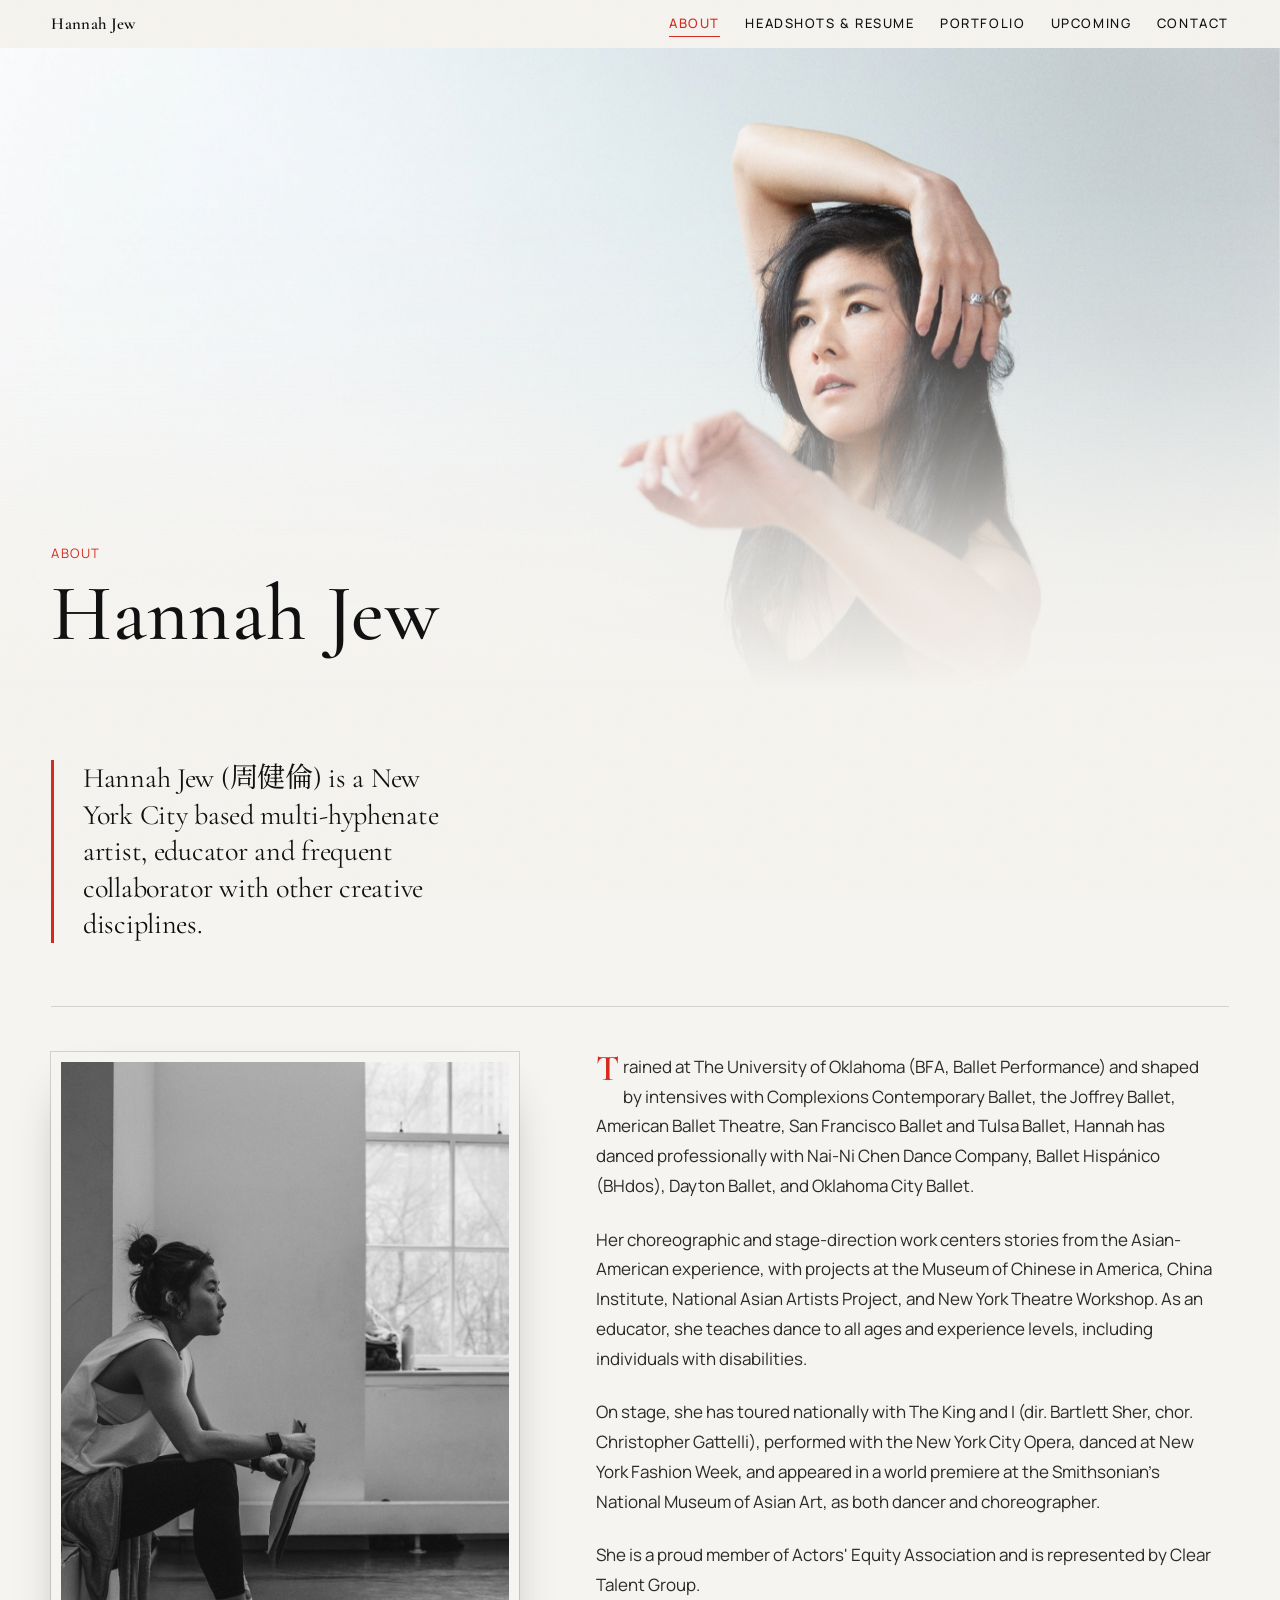
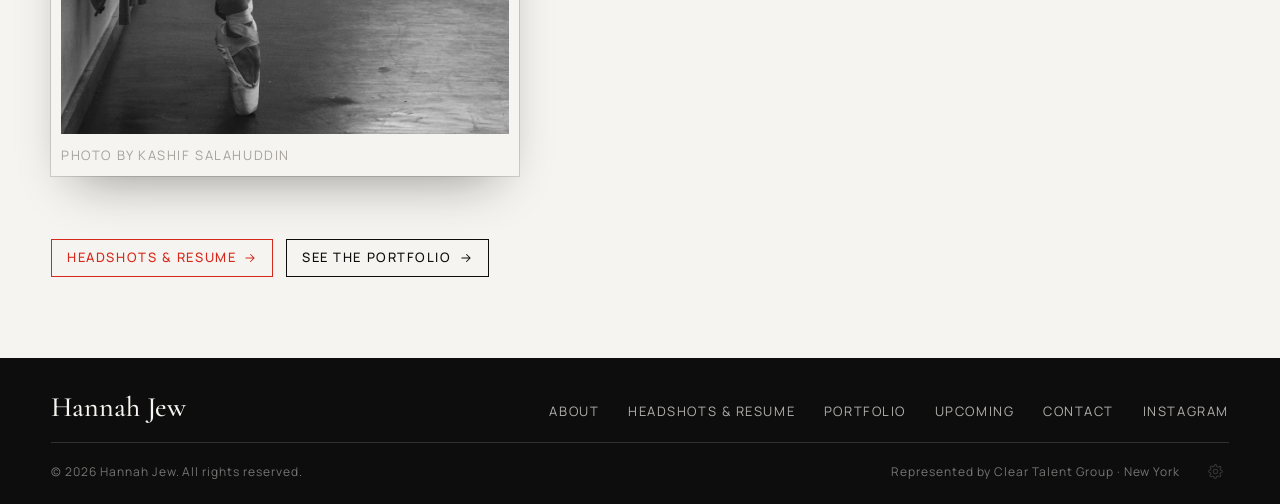
==== about.html @ 195b4dde "Studio polish: SVG icons, safer editing, multi-upload Replace editor and UI symbols with SVGs, keep " ====
<!DOCTYPE html>
<html lang="en">
<head>
  <meta charset="UTF-8" />
  <meta name="viewport" content="width=device-width, initial-scale=1.0" />
  <title>Hannah Jew</title>
  <meta name="description" content="About Hannah Jew, a NYC-based dancer, choreographer, and educator. BFA Ballet Performance, The University of Oklahoma. AEA." />
  <link rel="preconnect" href="https://fonts.googleapis.com" />
  <link rel="preconnect" href="https://fonts.gstatic.com" crossorigin />
  <link href="https://fonts.googleapis.com/css2?family=Cormorant+Garamond:ital,wght@0,400;0,500;0,600;0,700;1,400;1,500;1,600&family=Manrope:wght@400;500;600;700&family=Noto+Serif+TC:wght@500;600;700&display=swap" rel="stylesheet" />
  <link rel="stylesheet" href="assets/css/style.css?v=2026-08-30a" />
  <link rel="icon" href="favicon-32.png" type="image/png" sizes="32x32" />
  <link rel="icon" href="favicon-512.png" type="image/png" sizes="512x512" />
  <link rel="apple-touch-icon" href="apple-touch-icon.png" />
</head>
<body class="page-magazine">

  <header class="nav is-scrolled">
    <a class="nav__brand" href="index.html">
      <span>Hannah Jew</span>
    </a>
    <button class="nav__toggle" aria-label="Menu" aria-expanded="false">
      <span></span><span></span><span></span>
    </button>
    <nav class="nav__links">
      <a href="about.html" class="is-active">About</a>
      <a href="headshots.html">Headshots &amp; Resume</a>
      <a href="portfolio.html">Portfolio</a>
      <a href="upcoming.html">Upcoming</a>
      <a href="contact.html">Contact</a>
    </nav>
  </header>

  <main>
    <section class="cover">
      <div class="cover__img">
        <img data-about-cover src="assets/img/blue-dress-flow.jpg" alt="Hannah Jew mid-turn, a pale blue dress sweeping around her" fetchpriority="high" />
      </div>
      <div class="cover__head">
        <p class="kicker">About</p>
        <h1>Hannah Jew</h1>
        <p class="cover__credit" data-about-cover-credit></p>
      </div>
    </section>

    <div class="container">
      <p class="about-lead will-reveal" data-about-lead></p>

      <div class="about-feature">
        <figure class="about-portrait will-reveal">
          <img data-about-img src="assets/img/green-leotard.jpg" alt="Hannah Jew in a green leotard" loading="lazy" />
          <figcaption>
            <span data-about-caption></span>
            <span class="credit" data-about-credit></span>
          </figcaption>
        </figure>
        <div class="about-body will-reveal" data-about-copy>
          <!-- paragraphs come from site.json -->
        </div>
      </div>

      <div class="about-cta will-reveal">
        <a class="btn btn--red" href="headshots.html">Headshots &amp; resume <svg class="i" viewBox="0 0 24 24" width="14" height="14" aria-hidden="true" fill="none" stroke="currentColor" stroke-width="1.8" stroke-linecap="round" stroke-linejoin="round"><path d="M5 12h14M13 6l6 6-6 6"/></svg></a>
        <a class="btn" href="portfolio.html">See the portfolio <svg class="i" viewBox="0 0 24 24" width="14" height="14" aria-hidden="true" fill="none" stroke="currentColor" stroke-width="1.8" stroke-linecap="round" stroke-linejoin="round"><path d="M5 12h14M13 6l6 6-6 6"/></svg></a>
      </div>
    </div>
  </main>

  <footer class="footer">
    <div class="footer__top">
      <p class="footer__name">Hannah Jew</p>
      <nav class="footer__links">
        <a href="about.html">About</a>
        <a href="headshots.html">Headshots &amp; Resume</a>
        <a href="portfolio.html">Portfolio</a>
        <a href="upcoming.html">Upcoming</a>
        <a href="contact.html">Contact</a>
        <a href="https://www.instagram.com/hannahjew" target="_blank" rel="noopener">Instagram</a>
      </nav>
    </div>
    <div class="footer__bottom">
      <span>© <span data-year>2026</span> Hannah Jew. All rights reserved.</span>
      <span>Represented by Clear Talent Group · New York</span>
    </div>
  </footer>

  <script src="assets/js/config.js?v=2026-08-30a"></script>
  <script src="assets/js/main.js?v=2026-08-30a"></script>
  <script src="assets/js/content.js?v=2026-08-30a"></script>
  <script src="assets/js/studio.js?v=2026-08-30a"></script>
</body>
</html>
---- assets/css/style.css ----
/* ============================================================
   HANNAH JEW 周健倫 · hannahcjew.com
   Design system: ink black / warm paper white / seal-stamp red
   Type: Cormorant Garamond (display serif) · Manrope (UI/body)
         Noto Serif TC (Chinese)
   ============================================================ */

:root {
  --ink: #0d0d0d;
  --ink-rgb: 13 13 13;
  --ink-soft: #2a2a2a;
  --paper: #f6f4f0;
  --paper-rgb: 246 244 240;
  --paper-dim: #ece9e3;
  --red: #d7281c;          /* vermillion, Chinese seal-paste red */
  --red-deep: #b01f15;
  --grey: #8a877f;
  --line: rgb(var(--ink-rgb) / 0.14);

  --font-display: "Cormorant Garamond", "Noto Serif TC", Georgia, serif;
  --font-ui: "Manrope", "Helvetica Neue", Arial, sans-serif;
  --sans: var(--font-ui);
  --font-tc: "Noto Serif TC", "Songti TC", "SimSun", serif;

  --nav-h: 48px;
  --pad: clamp(1.25rem, 4vw, 3.5rem);
  --ease-out: cubic-bezier(0.16, 1, 0.3, 1);

  --text-xs: 0.75rem;
  --text-sm: 0.8125rem;
  --text-body: 1.0625rem;
  --text-h2: clamp(1.35rem, 2.2vw, 1.8rem);
  --text-h1: clamp(1.85rem, 3.4vw, 2.75rem);
  --text-display: clamp(2.4rem, 6.4vw, 5rem);
  --ls-label: 0.12em;
}

/* ============================================================
   THEMES
   Five looks, all switchable from the dropdown in the nav.
   The default is set in assets/js/config.js.
   1. seal      · paper white / ink / vermillion (the original)
   2. noir      · ink black stage, paper text, red spotlight
   3. porcelain · gallery white with cobalt blue (Chinese porcelain)
   4. crimson   · deep red curtain, gold-cream text
   5. jade      · soft celadon paper with deep jade green
   ============================================================ */

[data-theme="noir"] {
  --ink: #f2efe9;
  --ink-rgb: 242 239 233;
  --ink-soft: #c9c5bd;
  --paper: #0e0d0c;
  --paper-rgb: 14 13 12;
  --paper-dim: #191715;
  --red: #ff3b2e;
  --red-deep: #d7281c;
  --grey: #7d7a73;
  --line: rgb(var(--ink-rgb) / 0.16);
}

[data-theme="porcelain"] {
  --ink: #101728;
  --ink-rgb: 16 23 40;
  --ink-soft: #33405c;
  --paper: #f5f7fa;
  --paper-rgb: 245 247 250;
  --paper-dim: #e8edf4;
  --red: #1b4fd8;
  --red-deep: #143ca8;
  --grey: #828b9c;
  --line: rgb(var(--ink-rgb) / 0.13);
}

[data-theme="crimson"] {
  --ink: #f7ead8;
  --ink-rgb: 247 234 216;
  --ink-soft: #d9c6ae;
  --paper: #2a0705;
  --paper-rgb: 42 7 5;
  --paper-dim: #3a0f0c;
  --red: #ff4a3d;
  --red-deep: #e03325;
  --grey: #a08672;
  --line: rgb(var(--ink-rgb) / 0.18);
}

[data-theme="jade"] {
  --ink: #12241c;
  --ink-rgb: 18 36 28;
  --ink-soft: #33503f;
  --paper: #eff3ec;
  --paper-rgb: 239 243 236;
  --paper-dim: #e2e9dd;
  --red: #0e7a4f;
  --red-deep: #0a5c3b;
  --grey: #7f8f82;
  --line: rgb(var(--ink-rgb) / 0.14);
}

/* ------------------------------------------------------------
   THEME AMBIENCE
   Each theme gets its own living background layer:
   noir      · a stage spotlight that follows the cursor
   porcelain · slow-drifting pools of blue light
   crimson   · a silky sheen sweeping across the curtain
   jade      · soft mist breathing across the page
   ------------------------------------------------------------ */
body::before {
  content: "";
  position: fixed;
  inset: -25%;
  pointer-events: none;
  z-index: 8990;
  opacity: 0;
  transition: opacity 1.2s var(--ease-out);
}

[data-theme="noir"] body::before {
  inset: 0; /* spotlight tracks the cursor in viewport coordinates */
  opacity: 1;
  background: radial-gradient(
    46rem circle at var(--mx, 50%) var(--my, 30%),
    rgb(255 233 195 / 0.11),
    rgb(255 233 195 / 0.04) 42%,
    transparent 68%
  );
  mix-blend-mode: screen;
}

[data-theme="porcelain"] body::before {
  opacity: 1;
  background:
    radial-gradient(40rem 26rem at 16% 22%, rgb(27 79 216 / 0.08), transparent 68%),
    radial-gradient(46rem 30rem at 86% 74%, rgb(27 79 216 / 0.06), transparent 68%);
  animation: ambientDrift 24s ease-in-out infinite alternate;
}

[data-theme="crimson"] body::before {
  opacity: 1;
  background: linear-gradient(
    105deg,
    transparent 32%,
    rgb(255 170 110 / 0.10) 46%,
    rgb(255 170 110 / 0.04) 52%,
    transparent 64%
  );
  background-size: 280% 100%;
  animation: ambientSheen 10s ease-in-out infinite;
}

[data-theme="jade"] body::before {
  opacity: 1;
  background:
    radial-gradient(44rem 26rem at 24% 78%, rgb(14 122 79 / 0.08), transparent 70%),
    radial-gradient(38rem 24rem at 80% 18%, rgb(14 122 79 / 0.05), transparent 70%);
  animation: ambientDrift 30s ease-in-out infinite alternate;
}

@keyframes ambientDrift {
  to { transform: translate3d(4%, -3%, 0) scale(1.08); }
}
@keyframes ambientSheen {
  0% { background-position: 130% 0; }
  60% { background-position: -30% 0; }
  100% { background-position: -30% 0; }
}

/* theme-change sweep: view transition circle reveal */
::view-transition-old(root),
::view-transition-new(root) {
  animation: none;
  mix-blend-mode: normal;
}
/* fallback crossfade for browsers without view transitions */
html.theme-fading,
html.theme-fading * {
  transition: background-color 0.6s var(--ease-out), color 0.6s var(--ease-out),
    border-color 0.6s var(--ease-out) !important;
}

/* ---------- reset ---------- */
*, *::before, *::after { box-sizing: border-box; margin: 0; padding: 0; }
html { scroll-behavior: smooth; font-optical-sizing: auto; }
body {
  font-family: var(--font-ui);
  background: var(--paper);
  color: var(--ink);
  font-size: var(--text-body);
  line-height: 1.65;
  -webkit-font-smoothing: antialiased;
  overflow-x: hidden;
  min-height: 100svh;
  display: flex;
  flex-direction: column;
}
main { flex: 1; }
img { display: block; max-width: 100%; height: auto; }
a { color: inherit; text-decoration: none; }
ul { list-style: none; }
button { font: inherit; background: none; border: none; cursor: pointer; color: inherit; }

::selection { background: var(--red); color: var(--paper); }

/* subtle film grain over everything */
body::after {
  content: "";
  position: fixed;
  inset: 0;
  pointer-events: none;
  z-index: 9000;
  opacity: 0.05;
  background-image: url("data:image/svg+xml,%3Csvg xmlns='http://www.w3.org/2000/svg' width='120' height='120'%3E%3Cfilter id='n'%3E%3CfeTurbulence type='fractalNoise' baseFrequency='0.85' numOctaves='2'/%3E%3C/filter%3E%3Crect width='120' height='120' filter='url(%23n)'/%3E%3C/svg%3E");
}

/* ---------- seal stamp (logo) ---------- */
.seal {
  display: inline-flex;
  align-items: center;
  justify-content: center;
  background: var(--red);
  color: var(--paper);
  font-family: var(--font-tc);
  font-weight: 700;
  writing-mode: vertical-rl;
  letter-spacing: 0.18em;
  border-radius: 3px;
  box-shadow: 0 1px 0 rgba(0,0,0,0.25) inset, 0 0 0 1.5px var(--red);
  outline: 1px solid transparent;
  user-select: none;
  line-height: 1;
}
.seal--nav {
  font-size: 0.78rem;
  padding: 0.5em 0.32em;
  transform: rotate(0.001deg);
}
.seal--hero {
  font-size: clamp(1.1rem, 2.2vw, 1.6rem);
  padding: 0.65em 0.4em;
  transform: none;
  animation: sealStamp 1s 1.15s var(--ease-out) both;
}
@keyframes sealStamp {
  from { opacity: 0; transform: scale(1.08); }
  to { opacity: 1; transform: none; }
}
.seal--footer { font-size: 0.9rem; padding: 0.6em 0.38em; }

/* ---------- navigation ---------- */
.nav {
  position: fixed;
  top: 0; left: 0; right: 0;
  z-index: 1000;
  height: var(--nav-h);
  display: flex;
  align-items: center;
  justify-content: space-between;
  padding: 0 var(--pad);
  transition: background 0.4s var(--ease-out), box-shadow 0.4s var(--ease-out);
}
/* the blur lives on a pseudo-element: backdrop-filter on the nav
   itself would trap the fixed fullscreen mobile menu inside the bar */
.nav::before {
  content: "";
  position: absolute;
  inset: 0;
  z-index: -1;
  background: rgb(var(--paper-rgb) / 0.88);
  backdrop-filter: blur(14px);
  -webkit-backdrop-filter: blur(14px);
  opacity: 0;
  transition: opacity 0.4s var(--ease-out);
}
.nav.is-scrolled::before { opacity: 1; }
.nav.is-scrolled { box-shadow: 0 1px 0 var(--line); }
.nav__brand {
  display: flex;
  align-items: center;
  gap: 0.75rem;
  font-family: var(--font-display);
  font-weight: 600;
  font-size: 1.05rem;
  letter-spacing: 0.02em;
}
.nav__brand .zh {
  font-family: var(--font-tc);
  font-size: 0.95rem;
  color: var(--ink-soft);
}
.nav__links {
  display: flex;
  gap: clamp(0.85rem, 2vw, 1.7rem);
  align-items: center;
}
.nav__links a {
  font-size: var(--text-sm);
  font-weight: 500;
  letter-spacing: var(--ls-label);
  text-transform: uppercase;
  position: relative;
  padding: 0.2em 0;
}
.nav__links a::after {
  content: "";
  position: absolute;
  left: 0; bottom: 0;
  width: 100%; height: 1.5px;
  background: var(--red);
  transform: scaleX(0);
  transform-origin: right;
  transition: transform 0.35s var(--ease-out);
}
.nav__links a:hover::after,
.nav__links a.is-active::after { transform: scaleX(1); transform-origin: left; }
.nav__links a.is-active { color: var(--red); }
.nav-chip {
  display: inline-flex;
  align-items: center;
  position: relative;
}
.nav-chip.is-nav-hidden { display: none; }
body.hj-edit .nav-chip.is-nav-hidden { display: inline-flex; }
body.hj-edit .nav-chip.is-nav-hidden a { opacity: 0.4; }
.nav-chip__x {
  display: none;
  position: absolute;
  top: -0.55rem;
  right: -0.7rem;
  width: 18px;
  height: 18px;
  border-radius: 999px;
  border: 1px solid var(--line);
  background: var(--paper);
  color: var(--ink);
  font-size: 0.75rem;
  line-height: 1;
  cursor: pointer;
  place-items: center;
  z-index: 3;
}
body.hj-edit .nav-chip__x { display: grid; }
.nav-chip__x:hover { background: var(--red); border-color: var(--red); color: #fff; }

.nav__toggle {
  display: none;
  z-index: 1102;
  width: 32px; height: 32px;
  position: relative;
}
.nav__toggle span {
  position: absolute;
  left: 8px; right: 8px;
  height: 2px;
  background: currentColor;
  transition: transform 0.35s var(--ease-out), opacity 0.25s;
}
.nav__toggle span:nth-child(1) { top: 8px; }
.nav__toggle span:nth-child(2) { top: 15px; }
.nav__toggle span:nth-child(3) { top: 22px; }
.nav__toggle[aria-expanded="true"] span:nth-child(1) { transform: translateY(7px) rotate(45deg); }
.nav__toggle[aria-expanded="true"] span:nth-child(2) { opacity: 0; }
.nav__toggle[aria-expanded="true"] span:nth-child(3) { transform: translateY(-7px) rotate(-45deg); }

@media (max-width: 820px) {
  .nav__toggle { display: block; }
  /* the mobile menu becomes a playbill of its own:
     numbered italic serif entries rising in one after another,
     with the Chinese name watermarked down the right edge */
  .nav__links {
    position: fixed;
    inset: 0;
    z-index: 1100;
    flex-direction: column;
    align-items: flex-start;
    justify-content: center;
    gap: 1.3rem;
    padding-left: clamp(2rem, 10vw, 4rem);
    background: var(--ink);
    color: var(--paper);
    /* circular wipe out of the hamburger corner */
    clip-path: circle(0px at calc(100% - 40px) 38px);
    pointer-events: none;
    transition: clip-path 0.65s var(--ease-out);
  }
  .nav__links.is-open {
    clip-path: circle(150% at calc(100% - 40px) 38px);
    pointer-events: auto;
  }
  .nav__links a {
    font-family: var(--font-display);
    font-style: italic;
    font-weight: 400;
    font-size: clamp(1.55rem, 5.5vw, 2.05rem);
    letter-spacing: 0.01em;
    text-transform: none;
    opacity: 0;
    transform: translateY(26px);
    transition: opacity 0.5s var(--ease-out), transform 0.5s var(--ease-out);
  }
  .nav__links a::after { height: 2px; bottom: 0.06em; }
  .nav__links.is-open a { opacity: 1; transform: none; }
  .nav__links.is-open .nav-chip:nth-child(1) a { transition-delay: 0.08s; }
  .nav__links.is-open .nav-chip:nth-child(2) a { transition-delay: 0.15s; }
  .nav__links.is-open .nav-chip:nth-child(3) a { transition-delay: 0.22s; }
  .nav__links.is-open .nav-chip:nth-child(4) a { transition-delay: 0.29s; }
  .nav__links.is-open .nav-chip:nth-child(5) a { transition-delay: 0.36s; }
  body.nav-open { overflow: hidden; }
  body.nav-open .nav__toggle { color: var(--paper); }
}

/* ---------- hero (home) ---------- */
.hero {
  position: relative;
  min-height: 100svh;
  display: grid;
  grid-template-columns: 1fr;
  grid-template-rows: 1fr auto; /* name block takes the space, ticker pins to the bottom edge */
  overflow: hidden;
  background: var(--paper);
}
.hero__img {
  position: absolute;
  inset: 0;
  overflow: hidden;
  animation: heroReveal 1.5s var(--ease-out) both;
}
@keyframes heroReveal {
  from { opacity: 0; clip-path: inset(0 0 14% 0); }
  to { opacity: 1; clip-path: inset(0 0 0 0); }
}
.hero__img img {
  width: 100%; height: 100%;
  object-fit: cover;
  object-position: center 30%;
  filter: none;
  transform-origin: 50% 35%;
  animation: kenBurns 30s ease-in-out infinite alternate;
  transition: filter 1s var(--ease-out);
}
@keyframes kenBurns {
  from { transform: scale(1.02); }
  to { transform: scale(1.14) translateX(-1.5%); }
}
/* the hero photograph stays black and white in every theme;
   only noir deepens the contrast slightly for its darker stage */
[data-theme="noir"] .hero__img img {
  filter: contrast(1.08) brightness(0.92);
}
.hero__img::after {
  content: "";
  position: absolute; inset: 0;
  pointer-events: none;
  background:
    linear-gradient(to bottom, rgb(var(--paper-rgb) / 0.85) 0%, rgb(var(--paper-rgb) / 0) 14%),
    linear-gradient(to top, rgb(var(--paper-rgb) / 0.55) 0%, rgb(var(--paper-rgb) / 0) 26%);
}
.hero__content {
  position: relative;
  z-index: 2;
  align-self: end;
  padding: 0 var(--pad) clamp(2.5rem, 6vh, 5rem);
  display: flex;
  align-items: flex-end;
  justify-content: space-between;
  gap: 2rem;
  flex-wrap: wrap;
}
.hero__name {
  font-family: var(--font-display);
  font-weight: 500;
  font-size: var(--text-display);
  line-height: 0.95;
  letter-spacing: 0.005em;
}
.hero__name .line {
  display: block;
  overflow: hidden;
  padding-bottom: 0.08em;
  margin-bottom: -0.08em;
}
.hero__name em {
  /* upright: Bodoni's italic capital J reads oddly at display sizes */
  font-style: normal;
  font-weight: 500;
  color: inherit;
}
.hero__name .char {
  display: inline-block;
  transform: translateY(118%) rotate(5deg);
  transform-origin: 0 100%;
  animation: charUp 1s var(--ease-out) forwards;
  animation-delay: calc(0.3s + var(--i) * 0.06s);
}
@keyframes charUp {
  to { transform: translateY(0) rotate(0); }
}
.hero__zh-block {
  display: flex;
  align-items: flex-end;
  gap: 1rem;
  margin-left: auto;
  translate: 1.15rem 0;
}
.fade-in {
  opacity: 0;
  animation: fadeIn 1.2s 0.9s var(--ease-out) forwards;
}
@keyframes fadeIn { to { opacity: 1; } }

/* ---------- generic page scaffolding ---------- */
.page {
  padding-top: calc(var(--nav-h) + clamp(2rem, 6vh, 4.5rem));
  padding-bottom: clamp(3rem, 8vh, 6rem);
}
.container {
  width: min(1200px, 100% - 2 * var(--pad));
  margin-inline: auto;
}

/* Full-bleed bars (nav, hero, covers, footer) line their contents up with
   the .container measure so every left and right edge matches down the page. */
.nav,
.hero__content,
.cover__head,
.footer { padding-inline: max(var(--pad), calc((100% - 1200px) / 2)); }

.page-head { margin-bottom: clamp(2rem, 5vh, 4rem); }
.page-head .kicker {
  display: inline-flex;
  align-items: center;
  gap: 0.6rem;
  font-size: var(--text-sm);
  letter-spacing: var(--ls-label);
  text-transform: uppercase;
  color: var(--red);
  margin-bottom: 1rem;
}
.page-head h1 {
  font-family: var(--font-display);
  font-weight: 500;
  font-size: var(--text-h1);
  line-height: 1.05;
  letter-spacing: -0.02em;
}
.page-head h1 em { font-style: italic; color: var(--red); }
.page-head .sub {
  margin-top: 1.1rem;
  max-width: 56ch;
  color: var(--ink-soft);
  font-size: var(--text-body);
}

/* scroll-reveal */
/* every page eases in as a whole before its sections take the stage */
main {
  animation: pageEnter 0.9s var(--ease-out) both;
}
@keyframes pageEnter {
  from { opacity: 0; }
  to { opacity: 1; }
}

/* sections rise softly out of a slight blur, like focus being pulled */
.will-reveal {
  opacity: 0;
  transform: translateY(34px);
  filter: blur(7px);
  transition:
    opacity 1.1s var(--ease-out),
    transform 1.1s var(--ease-out),
    filter 0.9s var(--ease-out);
}
.will-reveal.is-visible { opacity: 1; transform: none; filter: none; }

/* [data-stagger] grids cascade child by child; --d is set in main.js */
[data-stagger] > * {
  opacity: 0;
  transform: translateY(32px) scale(0.985);
  transition:
    opacity 1s var(--ease-out) calc(var(--d, 0) * 120ms),
    transform 1s var(--ease-out) calc(var(--d, 0) * 120ms);
}
[data-stagger].is-visible > * { opacity: 1; transform: none; }

/* portrait photos settle out of a slow zoom as their page reveals */
.about-portrait,
.contact-grid figure { overflow: hidden; }
.about-portrait img,
.contact-grid figure img {
  transform: scale(1.06);
  transition: transform 1.6s var(--ease-out);
}
.about-portrait.is-visible img,
.contact-grid figure.is-visible img { transform: scale(1); }

/* ---------- buttons ---------- */
.btn {
  display: inline-flex;
  align-items: center;
  gap: 0.45rem;
  padding: 0.55em 1.15em;
  border: 1px solid var(--ink);
  font-size: var(--text-sm);
  font-weight: 500;
  letter-spacing: var(--ls-label);
  text-transform: uppercase;
  transition: background 0.3s var(--ease-out), color 0.3s var(--ease-out), border-color 0.3s;
}
.btn:hover { background: var(--ink); color: var(--paper); }
.btn--red { border-color: var(--red); color: var(--red); }
.btn--red:hover { background: var(--red); color: var(--paper); }
.btn--solid { background: var(--ink); color: var(--paper); }
.btn--solid:hover { background: var(--red); border-color: var(--red); }
.i {
  display: inline-block;
  flex-shrink: 0;
  vertical-align: -0.12em;
}
.hj-item-tools button .i,
.filter-chip__x .i,
.nav-chip__x .i,
.work-player__close .i,
.lightbox__close .i {
  display: block;
}

/* ---------- home: intro strip ---------- */
.intro {
  display: grid;
  grid-template-columns: 1.1fr 0.9fr;
  gap: clamp(2rem, 5vw, 5rem);
  align-items: center;
  padding-block: clamp(4rem, 10vh, 7rem);
}
.intro h2 {
  font-family: var(--font-display);
  font-weight: 500;
  font-size: var(--text-h2);
  line-height: 1.3;
  letter-spacing: -0.01em;
}
.intro h2 em { font-style: italic; color: var(--red); }
.intro p { margin-top: 1.3rem; color: var(--ink-soft); max-width: 52ch; }
.home-body { margin-top: 1.3rem; max-width: 52ch; }
.home-body p { color: var(--ink-soft); }
.home-body p + p { margin-top: 1rem; }
.intro .btn { margin-top: 2rem; }
.intro__img {
  position: relative;
}
.intro__img img {
  width: 100%;
  aspect-ratio: 4 / 5;
  object-fit: cover;
  /* the photo settles out of a slow zoom as it reveals */
  transform: scale(1.07);
  transition: transform 1.6s var(--ease-out);
}
.intro__img.is-visible img { transform: scale(1); }
@media (max-width: 820px) {
  .intro { grid-template-columns: 1fr; }
}

/* ---------- home: category cards ---------- */
.cats {
  display: grid;
  grid-template-columns: repeat(4, 1fr);
  gap: 1px;
  background: var(--line);
  border-block: 1px solid var(--line);
}
.cat-card {
  position: relative;
  background: var(--paper);
  aspect-ratio: 3 / 4;
  overflow: hidden;
  display: block;
}
.cat-card img {
  width: 100%; height: 100%;
  object-fit: cover;
  transition: transform 0.8s var(--ease-out);
}
.cat-card:hover img { transform: scale(1.045); }
.cat-card__label {
  position: absolute;
  left: 0; right: 0; bottom: 0;
  padding: 1.1rem 1.2rem;
  display: flex;
  align-items: center;
  justify-content: space-between;
  background: linear-gradient(to top, rgb(var(--ink-rgb) / 0.72), transparent);
  color: var(--paper);
  font-size: var(--text-sm);
  font-weight: 600;
  letter-spacing: var(--ls-label);
  text-transform: uppercase;
}
.cat-card__label .arrow { transition: transform 0.35s var(--ease-out); }
.cat-card:hover .arrow { transform: translateX(6px); color: var(--red); }
@media (max-width: 820px) {
  /* on phones the categories become a swipeable film strip */
  .cats {
    display: flex;
    overflow-x: auto;
    scroll-snap-type: x mandatory;
    gap: 1rem;
    background: none;
    border-block: none;
    padding: 0.4rem var(--pad) 1.4rem;
    scrollbar-width: none;
  }
  .cats::-webkit-scrollbar { display: none; }
  .cat-card {
    flex: 0 0 74%;
    scroll-snap-align: center;
    border-radius: 8px;
  }
  .cat-card img { border-radius: 8px; }
  .cat-card__label { border-radius: 0 0 8px 8px; }
}

/* ---------- home: next performance, right under the hero ---------- */
.next-show {
  background: var(--ink);
  color: var(--paper);
  padding-block: clamp(1.4rem, 3.5vh, 2.1rem);
}
.next-show .container {
  display: grid;
  grid-template-columns: 1fr auto;
  align-items: center;
  column-gap: clamp(1.2rem, 3vw, 2.4rem);
  row-gap: 0.28rem;
}
.next-show .kicker {
  grid-column: 1;
  color: color-mix(in srgb, var(--red) 80%, white);
  font-size: var(--text-sm);
  letter-spacing: var(--ls-label);
  text-transform: uppercase;
}
.next-show h2 {
  grid-column: 1;
  font-family: var(--font-display);
  font-weight: 500;
  font-size: var(--text-h2);
  line-height: 1.1;
  color: var(--paper);
}
.next-show h2 em { font-style: italic; color: var(--red); }
.next-show .meta {
  grid-column: 1;
  color: rgb(var(--paper-rgb) / 0.62);
  font-size: var(--text-sm);
  letter-spacing: 0.04em;
}
.next-show .btn {
  grid-column: 2;
  grid-row: 1 / span 3;
  align-self: center;
  margin: 0;
  color: var(--paper);
  border-color: rgb(var(--paper-rgb) / 0.45);
}
.next-show .btn:hover { background: var(--paper); color: var(--ink); }

/* ---------- page cover: a full-bleed photo with the title over it ---------- */
.cover {
  position: relative;
  margin-top: var(--nav-h);
  height: clamp(380px, 72vh, 640px);
  overflow: hidden;
}
.cover__img { position: absolute; inset: 0; }
.cover__img img {
  width: 100%;
  height: 100%;
  object-fit: cover;
  object-position: 50% 32%;
  /* the cover settles out of a slow drift */
  animation: aboutCover 14s var(--ease-out) forwards;
}
@keyframes aboutCover {
  from { transform: scale(1.12); }
  to { transform: scale(1); }
}
.cover__img::after {
  content: "";
  position: absolute;
  inset: 0;
  pointer-events: none;
  background: linear-gradient(
    to top,
    var(--paper) 0%,
    rgb(var(--paper-rgb) / 0.82) 22%,
    rgb(var(--paper-rgb) / 0.2) 55%,
    transparent 78%
  );
}
.cover__head {
  position: absolute;
  left: 0;
  right: 0;
  bottom: clamp(1.4rem, 4vh, 2.6rem);
  animation: riseIn 1s 0.25s var(--ease-out) both;
}
.cover__head .kicker {
  font-size: var(--text-sm);
  letter-spacing: var(--ls-label);
  text-transform: uppercase;
  color: var(--red);
  margin-bottom: 0.7rem;
}
.cover__head h1 {
  font-family: var(--font-display);
  font-weight: 500;
  font-size: var(--text-display);
  line-height: 0.95;
  letter-spacing: 0.005em;
}
.cover__credit {
  margin-top: 0.5rem;
  font-family: var(--sans);
  font-size: var(--text-sm);
  letter-spacing: var(--ls-label);
  text-transform: uppercase;
  color: var(--grey);
}
.cover__credit:empty { display: none; }

.about-lead {
  max-width: 30ch;
  margin: clamp(2.6rem, 8vh, 5rem) 0 clamp(2.4rem, 7vh, 4rem);
  font-family: var(--font-display);
  font-size: var(--text-h2);
  line-height: 1.3;
  letter-spacing: -0.01em;
  color: var(--ink);
}

.about-feature {
  display: grid;
  grid-template-columns: 0.85fr 1.15fr;
  gap: clamp(2.5rem, 6vw, 5.5rem);
  align-items: start;
  padding-top: clamp(2rem, 5vh, 3rem);
  border-top: 1px solid var(--line);
}
.about-portrait {
  position: sticky;
  top: calc(var(--nav-h) + 1.5rem);
  margin: 0;
}
.about-portrait img { width: 100%; display: block; }
.about-portrait figcaption {
  margin-top: 0.7rem;
  font-family: var(--sans);
  font-size: var(--text-sm);
  letter-spacing: var(--ls-label);
  text-transform: uppercase;
  color: var(--grey);
}
.about-portrait figcaption .credit { display: block; margin-top: 0.25rem; opacity: 0.75; }
.about-portrait figcaption .credit:empty { display: none; }

.about-cta {
  display: flex;
  flex-wrap: wrap;
  gap: 0.8rem;
  margin: clamp(2.5rem, 7vh, 4.5rem) 0 clamp(3rem, 9vh, 6rem);
}

@media (max-width: 820px) {
  .cover { height: clamp(340px, 58vh, 460px); }
  .about-lead { max-width: none; }
  .about-feature { grid-template-columns: 1fr; }
  .about-portrait { position: static; max-width: 380px; }
}

.about-body p {
  margin-bottom: 1.5rem;
  font-size: var(--text-body);
  line-height: 1.75;
  color: var(--ink-soft);
  max-width: 62ch;
}
.about-body p:first-of-type::first-letter {
  font-family: var(--font-display);
  font-size: 2.15em;
  font-weight: 600;
  float: left;
  line-height: 0.82;
  padding: 0.06em 0.12em 0 0;
  color: var(--red);
}

/* ============================================================
   PAGE PERSONALITIES
   Every interior page gets its own design language:
   headshots · a dark streaming-service screen (billboard + shelves)
   portfolio · a gallery wall (masonry, hover reveals)
   upcoming  · a theatre playbill (centered, giant dates)
   contact   · a typographic poster
   about     · a magazine spread (drop cap, oversized lede)
   ============================================================ */

/* ---------- headshots & resume ---------- */
/* a headshot is framed tight, so keep the face high in the crop */
body.page-plate .cover__img img { object-position: 50% 18%; }

.resume-block {
  margin: clamp(1rem, 3vh, 1.8rem) 0 clamp(2.5rem, 7vh, 4.5rem);
}
.resume-block h2 {
  font-family: var(--font-display);
  font-weight: 500;
  font-size: var(--text-h2);
  margin: 0 0 0.9rem;
}
.resume-actions {
  display: flex;
  gap: 0.7rem;
  flex-wrap: wrap;
}

/* the resume reads on the page itself, so nobody has to open a PDF viewer */
.resume-view {
  margin-bottom: clamp(2.5rem, 7vh, 4.5rem);
  display: grid;
  gap: 1px;
  background: var(--line);
  border: 1px solid var(--line);
  box-shadow: 0 24px 60px -34px rgb(var(--ink-rgb) / 0.5);
}
.resume-page {
  display: block;
  width: 100%;
  height: auto;
  background: #fff;
  animation: resumeIn 0.9s var(--ease-out) both;
}
@keyframes resumeIn {
  from { opacity: 0; }
  to { opacity: 1; }
}
.resume-view__note {
  padding: clamp(2rem, 8vw, 4rem);
  text-align: center;
  font-size: 0.78rem;
  letter-spacing: 0.16em;
  text-transform: uppercase;
  color: var(--grey);
  background: var(--paper-dim);
}
.resume-view.is-unavailable .resume-view__note {
  font-size: 0.85rem;
  letter-spacing: 0.02em;
  text-transform: none;
}

.shots-head {
  display: flex;
  align-items: baseline;
  justify-content: space-between;
  gap: 1rem;
  margin-bottom: clamp(1rem, 2.5vh, 1.5rem);
}
.shots-head h2 {
  font-family: var(--font-display);
  font-weight: 500;
  font-size: var(--text-h2);
}
.shots-head .note {
  font-family: var(--sans);
  font-size: var(--text-sm);
  letter-spacing: var(--ls-label);
  text-transform: uppercase;
  color: var(--grey);
}

.shots-grid {
  display: grid;
  grid-template-columns: repeat(auto-fill, minmax(230px, 1fr));
  gap: clamp(1rem, 2.5vw, 2rem);
  margin-bottom: clamp(2rem, 5vh, 3.2rem);
}
.shot {
  margin: 0;
  position: relative;
  cursor: zoom-in;
}
.shot img {
  width: 100%;
  aspect-ratio: 2 / 3;
  object-fit: cover;
  display: block;
  transition: transform 0.6s var(--ease-out);
}
.shot:hover img { transform: scale(1.015); }


/* ---------- portfolio: the gallery wall ---------- */
body.page-gallery .work-grid {
  display: grid;
  gap: clamp(1rem, 2.5vw, 2rem);
}
body.page-gallery .work {
  margin: 0;
}
body.page-gallery .work img {
  transition: transform 0.7s var(--ease-out);
}
body.page-gallery .work:hover img { transform: scale(1.03); }
body.page-gallery .work {
  position: relative;
}
body.page-gallery .work figcaption {
  position: static;
  padding: 0.7rem 0.1rem 0.15rem;
  background: none;
  color: var(--ink);
  transform: none;
}
body.page-gallery .work figcaption .credit {
  color: var(--grey);
}
/* upcoming keeps the plain page scaffolding; see the show list below */

/* ---------- contact: the poster ---------- */
body.page-poster .page-head h1 { font-size: var(--text-h1); }
body.page-poster main { position: relative; overflow: hidden; }
body.page-poster .contact-grid { counter-reset: poster; }
body.page-poster .contact-block { counter-increment: poster; }
body.page-poster .contact-block h3::before {
  content: "0" counter(poster);
  font-family: var(--font-display);
  font-style: italic;
  font-size: 1.15em;
  color: rgb(var(--ink-rgb) / 0.22);
  margin-right: 0.6em;
  vertical-align: -0.15em;
}
body.page-poster .contact-block a.big {
  display: inline-block;
  font-style: italic;
  font-size: var(--text-h2);
  border-bottom: none;
  background-image: linear-gradient(var(--red), var(--red));
  background-repeat: no-repeat;
  background-position: 0 96%;
  background-size: 100% 3px;
  transition: background-size 0.5s var(--ease-out), color 0.3s;
}
body.page-poster .contact-block a.big:hover {
  background-size: 12% 3px;
  color: var(--red);
}
body.page-poster .contact-grid figure {
  transform: rotate(1.6deg);
  border: 10px solid var(--paper);
  outline: 1px solid var(--line);
  box-shadow: 0 24px 50px -24px rgb(var(--ink-rgb) / 0.45);
  transition: transform 0.5s var(--ease-out);
}
body.page-poster .contact-grid figure:hover { transform: rotate(0deg) scale(1.01); }
body.page-poster .contact-grid figcaption { padding: 0.5rem 0.2rem 0.1rem; }

/* ---------- about: the magazine spread ---------- */
body.page-magazine .about-lead {
  border-left: 3px solid var(--red);
  padding-left: clamp(1rem, 2.5vw, 1.8rem);
}
body.page-magazine .about-portrait {
  border: 10px solid var(--paper);
  outline: 1px solid var(--line);
  box-shadow: 0 24px 50px -24px rgb(var(--ink-rgb) / 0.45);
}
body.page-magazine .about-portrait img { transition: transform 0.6s var(--ease-out); }

/* ---------- portfolio ---------- */
.filters {
  display: flex;
  flex-wrap: wrap;
  gap: 0.45rem;
  margin-bottom: clamp(1.6rem, 4vh, 2.6rem);
}
.filters button[data-filter] {
  padding: 0.48em 1.05em;
  border: 1px solid var(--line);
  border-radius: 999px;
  background: transparent;
  font-size: var(--text-sm);
  font-weight: 500;
  letter-spacing: 0.06em;
  text-transform: uppercase;
  color: var(--ink-soft);
  box-shadow: none;
  transition: color 0.25s var(--ease-out), background 0.25s var(--ease-out), border-color 0.25s var(--ease-out);
}
.filters button[data-filter]:hover {
  color: var(--ink);
  border-color: var(--ink);
}
.filters button[data-filter].is-active {
  background: var(--ink);
  border-color: var(--ink);
  color: var(--paper);
  box-shadow: none;
}
.filters button[data-filter].is-active::before { content: none; }
.filter-chip {
  display: inline-flex;
  align-items: center;
  position: relative;
}
.filter-chip__x {
  display: none;
  position: absolute;
  top: -0.45rem;
  right: -0.35rem;
  width: 22px;
  height: 22px;
  border-radius: 999px;
  border: 1px solid var(--line);
  background: var(--paper);
  color: var(--ink);
  font-size: 0.85rem;
  line-height: 1;
  cursor: pointer;
  place-items: center;
  z-index: 2;
}
body.hj-edit .filter-chip__x { display: grid; }
.filter-chip__x:hover { background: var(--red); border-color: var(--red); color: #fff; }

.work-grid {
  display: grid;
  grid-template-columns: repeat(3, 1fr);
  gap: clamp(1rem, 2.5vw, 2rem);
}
.work-grid[data-cols="2"] { grid-template-columns: repeat(2, 1fr); }
.work-grid[data-cols="4"] { grid-template-columns: repeat(4, 1fr); }
.work {
  position: relative;
  overflow: hidden;
  cursor: zoom-in;
  transition: opacity 0.45s var(--ease-out), transform 0.45s var(--ease-out);
}
.work.is-hidden { display: none; }
.work[data-span="2"] { grid-column: span 2; }
.work[data-span="3"] { grid-column: span 3; }
.work.is-dragging { opacity: 0.45; }
.work.is-drop { outline: 1px solid var(--ink); outline-offset: 4px; }
.work img {
  width: 100%;
  aspect-ratio: 4 / 5;
  object-fit: cover;
  transition: transform 0.7s var(--ease-out);
}
.work[data-orient="landscape"] img { aspect-ratio: 3 / 2; }
.work[data-orient="square"] img { aspect-ratio: 1 / 1; }
.work:hover img { transform: scale(1.04); }
.work figcaption {
  padding: 0.8rem 0.2rem 0;
}
.work figcaption .title {
  font-family: var(--font-display);
  font-size: 1.15rem;
  font-weight: 500;
}
.work figcaption .credit {
  display: block;
  margin-top: 0.25rem;
  font-size: var(--text-sm);
  letter-spacing: var(--ls-label);
  text-transform: uppercase;
  color: var(--grey);
}
.work figcaption .credit:empty { display: none; }
.work .tag-pick { display: none; }
body.hj-edit .work .tag { display: none; }
body.hj-edit .work .tag-pick {
  display: block;
  position: absolute;
  top: 0.8rem;
  left: 0.8rem;
  z-index: 2;
}
body.hj-edit .work .tag-pick select {
  font-family: var(--sans);
  font-size: var(--text-sm);
  font-weight: 700;
  letter-spacing: var(--ls-label);
  text-transform: uppercase;
  padding: 0.35em 0.6em;
  background: var(--paper);
  color: var(--ink);
  border: 1px solid var(--line);
  cursor: pointer;
}
.work .tag {
  position: absolute;
  top: 0.8rem; left: 0.8rem;
  background: var(--paper);
  color: var(--ink);
  font-size: var(--text-xs);
  font-weight: 600;
  letter-spacing: var(--ls-label);
  text-transform: uppercase;
  padding: 0.35em 0.8em;
}
.work-notes {
  display: none;
  margin: 0.55rem 0 0;
  color: var(--ink-soft);
  font-size: var(--text-sm);
  line-height: 1.5;
  white-space: pre-wrap;
}
.work-notes:not(:empty) { display: block; }
body.hj-edit .work-notes { display: block; }
.work-media { position: relative; display: block; }
/* Full-cover play button on video tiles so tapping anywhere plays it. */
.work-play {
  position: absolute;
  inset: 0;
  display: grid;
  place-items: center;
  background: rgb(0 0 0 / 0.18);
  color: #fff;
  border: 0;
  cursor: pointer;
  transition: background 0.25s var(--ease-out);
  z-index: 3;
}
.work-play__icon {
  width: clamp(56px, 6.5vw, 78px);
  height: clamp(56px, 6.5vw, 78px);
  border-radius: 999px;
  background: rgb(0 0 0 / 0.65);
  display: grid;
  place-items: center;
  padding: 0;
  transition: background 0.25s var(--ease-out), transform 0.25s var(--ease-out);
}
.work-play__icon .i { width: 22px; height: 22px; display: block; margin-left: 2px; }
.work-play:hover { background: rgb(0 0 0 / 0.32); }
.work-play:hover .work-play__icon { background: var(--red); transform: scale(1.06); }
.work.is-playing .work-play { display: none; }
body.hj-edit .work-play { display: none; }

.work-player {
  position: absolute;
  inset: 0;
  background: #000;
  z-index: 4;
}
.work-player iframe {
  width: 100%;
  height: 100%;
  border: 0;
  display: block;
}
.work-player__close {
  position: absolute;
  top: 0.4rem;
  right: 0.4rem;
  width: 34px;
  height: 34px;
  border-radius: 999px;
  background: rgb(0 0 0 / 0.65);
  color: #fff;
  border: 0;
  display: grid;
  place-items: center;
  cursor: pointer;
  z-index: 5;
  transition: background 0.2s var(--ease-out);
}
.work-player__close:hover { background: var(--red); }

.hj-edit-only { display: none; }
body.hj-edit .hj-edit-only { display: flex; }
.work-video-meta {
  flex-wrap: wrap;
  align-items: center;
  gap: 0.35rem;
  margin-top: 0.55rem;
}
.work-video-edit {
  padding: 0.3rem 0.6rem;
  border: 1px dashed var(--line);
  border-radius: 4px;
  color: var(--ink-soft);
  font-family: var(--sans);
  font-size: var(--text-xs);
  letter-spacing: var(--ls-label);
  text-transform: uppercase;
  cursor: pointer;
}
.work-video-edit:hover { color: var(--red); border-color: var(--red); }
.hj-add--video {
  margin-left: 0.5rem;
  background: transparent;
  color: var(--ink);
}
.work-shape {
  display: none;
  flex-wrap: wrap;
  align-items: center;
  gap: 0.25rem 0.35rem;
  margin-top: 0.45rem;
}
body.hj-edit .work-shape { display: flex; }
.work-shape button {
  padding: 0.15em 0.45em;
  border: none;
  background: none;
  color: var(--grey);
  font-family: var(--sans);
  font-size: 0.58rem;
  letter-spacing: 0.12em;
  text-transform: uppercase;
  cursor: pointer;
}
.work-shape button.is-on { color: var(--ink); box-shadow: inset 0 -1px 0 var(--ink); }
.hj-remove {
  display: none;
  margin-top: 0.55rem;
  padding: 0.65rem 1.1rem;
  min-height: 44px;
  align-items: center;
  justify-content: center;
  border: 1px solid var(--red);
  background: var(--red);
  color: #fff;
  font-family: var(--sans);
  font-size: var(--text-sm);
  letter-spacing: 0.04em;
  cursor: pointer;
  touch-action: manipulation;
  z-index: 8;
}
body.hj-edit .hj-remove { display: inline-flex; }
.hj-remove:hover { background: var(--red-deep); border-color: var(--red-deep); color: #fff; }
.work-shape button[data-remove] {
  margin-left: 0.4rem;
  padding: 0.45em 0.8em;
  min-height: 36px;
  color: #fff;
  background: var(--red);
  box-shadow: none;
  font-weight: 600;
}
.work-shape button[data-remove].is-on { box-shadow: none; color: #fff; }
.hj-layout {
  display: flex;
  flex-wrap: wrap;
  align-items: center;
  gap: 0.35rem 0.55rem;
  margin: -0.4rem 0 1.2rem;
  font-family: var(--sans);
  font-size: 0.62rem;
  letter-spacing: 0.12em;
  text-transform: uppercase;
  color: var(--grey);
}
.hj-layout button {
  padding: 0.1em 0.4em;
  border: none;
  background: none;
  color: var(--grey);
  cursor: pointer;
  letter-spacing: 0.12em;
}
.hj-layout button.is-on { color: var(--ink); box-shadow: inset 0 -1px 0 var(--ink); }
.hj-layout__hint { text-transform: none; letter-spacing: 0.02em; color: var(--grey); }
@media (max-width: 820px) {
  .work-grid,
  .work-grid[data-cols="3"],
  .work-grid[data-cols="4"] { grid-template-columns: repeat(2, 1fr); }
  .work[data-span="3"] { grid-column: span 2; }
}
@media (max-width: 520px) {
  .work-grid,
  .work-grid[data-cols="2"],
  .work-grid[data-cols="3"],
  .work-grid[data-cols="4"] { grid-template-columns: 1fr; }
  .work[data-span="2"],
  .work[data-span="3"] { grid-column: span 1; }
}

/* ---------- lightbox ---------- */
.lightbox {
  position: fixed;
  inset: 0;
  z-index: 2000;
  background: rgb(var(--ink-rgb) / 0.94);
  display: none;
  align-items: center;
  justify-content: center;
  padding: clamp(1rem, 4vw, 3rem);
}
.lightbox.is-open { display: flex; }
.lightbox img {
  max-width: min(1100px, 100%);
  max-height: 78vh;
  object-fit: contain;
}
.lightbox__inner { text-align: center; }
.lightbox__caption {
  color: var(--paper);
  margin-top: 1rem;
  font-size: 0.95rem;
  letter-spacing: 0.04em;
}
.lightbox__caption .credit { color: var(--grey); display: block; font-size: var(--text-sm); text-transform: uppercase; letter-spacing: var(--ls-label); margin-top: 0.2rem; }
.lightbox__close {
  position: absolute;
  top: 1.2rem; right: 1.6rem;
  color: var(--paper);
  font-size: 2rem;
  line-height: 1;
}
.lightbox__close:hover { color: var(--red); }
.lightbox__download {
  display: inline-flex;
  margin-top: 1rem;
  color: var(--paper);
  border: 1px solid rgb(var(--paper-rgb) / 0.4);
  padding: 0.55em 1.3em;
  font-size: var(--text-sm);
  letter-spacing: var(--ls-label);
  text-transform: uppercase;
}
.lightbox__download:hover { background: var(--red); border-color: var(--red); }
.lightbox__video {
  width: min(1100px, 100%);
  aspect-ratio: 16 / 9;
  max-height: 78vh;
  border: 0;
  background: #000;
  display: block;
  margin: 0 auto;
}
.lightbox.is-video img { display: none; }

/* ---------- upcoming ---------- */
.show-list { border-top: 1px solid var(--line); }
.show {
  display: grid;
  grid-template-columns: clamp(120px, 15vw, 200px) minmax(0, 1fr);
  gap: clamp(1.4rem, 4vw, 3rem);
  align-items: start;
  padding: clamp(1.8rem, 5vh, 3rem) 0;
  border-bottom: 1px solid var(--line);
}
.show__poster {
  margin: 0;
  width: 100%;
  overflow: hidden;
  cursor: zoom-in;
}
.show__poster img {
  display: block;
  width: 100%;
  aspect-ratio: 3 / 4;
  object-fit: cover;
  transition: transform 0.7s var(--ease-out);
}
.show__poster:hover img { transform: scale(1.03); }
.show__poster .shine { display: none; }

.show__body { display: grid; gap: 0.45rem; justify-items: start; }
.show__date {
  display: flex;
  align-items: baseline;
  gap: 0.5rem;
  margin-bottom: 0.2rem;
}
.show__date .month {
  font-family: var(--sans);
  font-size: var(--text-sm);
  font-weight: 600;
  letter-spacing: var(--ls-label);
  text-transform: uppercase;
  color: var(--red);
}
.show__date .year {
  font-family: var(--sans);
  font-size: var(--text-sm);
  letter-spacing: var(--ls-label);
  color: var(--grey);
}
.show__body h2 {
  font-family: var(--font-display);
  font-weight: 500;
  font-size: var(--text-h1);
  line-height: 1.08;
}
.show__body h2 em { font-style: italic; color: var(--red); }
.show__body .role {
  font-family: var(--font-display);
  font-style: italic;
  font-size: var(--text-body);
  color: var(--ink-soft);
}
.show__body .venue {
  font-family: var(--sans);
  font-size: var(--text-sm);
  letter-spacing: var(--ls-label);
  text-transform: uppercase;
  color: var(--grey);
}
.show__info {
  font-size: var(--text-body);
  color: var(--ink-soft);
  max-width: 48ch;
}
.show__info:empty,
.show__body .role:empty,
.show__body .venue:empty { display: none; }
body.hj-edit .show__info:empty,
body.hj-edit .show__body .role:empty,
body.hj-edit .show__body .venue:empty {
  display: block;
  min-height: 1.2em;
}
body.hj-edit .show__info:empty::before { content: "More info"; color: var(--grey); }
.show .btn { margin-top: 0.9rem; }

.onsale {
  display: inline-flex;
  align-items: center;
  gap: 0.5rem;
  font-family: var(--sans);
  font-size: var(--text-sm);
  letter-spacing: var(--ls-label);
  text-transform: uppercase;
  color: var(--ink-soft);
}
.onsale:empty { display: none; }
body.hj-edit .onsale:empty {
  display: inline-flex;
  min-height: 1.2em;
  min-width: 12ch;
}
body.hj-edit .onsale:empty::before {
  content: "Tickets on sale soon";
  color: var(--grey);
}
.hj-ticket-placeholder { display: none; }
body.hj-edit .hj-ticket-placeholder { display: inline-flex; }

@media (max-width: 640px) {
  .show { grid-template-columns: 1fr; gap: 1.2rem; }
  .show__poster { max-width: 240px; }
}

.upcoming-note {
  margin-top: clamp(2rem, 5vh, 3rem);
  color: var(--grey);
  font-size: var(--text-sm);
  font-style: italic;
}

/* ---------- contact ---------- */
.contact-grid {
  display: grid;
  grid-template-columns: 1.1fr 0.9fr;
  gap: clamp(2.5rem, 6vw, 6rem);
  align-items: start;
}
.contact-block { margin-bottom: 2.4rem; }
body:not(.hj-edit) .contact-block.is-empty { display: none; }
.contact-block h3 {
  font-size: var(--text-sm);
  letter-spacing: var(--ls-label);
  text-transform: uppercase;
  color: var(--red);
  margin-bottom: 0.7rem;
}
.contact-block p, .contact-block a { font-size: var(--text-body); color: var(--ink-soft); }
.contact-block a.big {
  font-family: var(--font-display);
  font-size: var(--text-h2);
  color: var(--ink);
  border-bottom: 2px solid var(--red);
  transition: color 0.3s;
}
.contact-block a.big:hover { color: var(--red); }
.contact-grid figure img { width: 100%; }
.contact-grid figcaption {
  margin-top: 0.6rem;
  font-size: var(--text-sm);
  letter-spacing: var(--ls-label);
  text-transform: uppercase;
  color: var(--grey);
}
@media (max-width: 820px) {
  .contact-grid { grid-template-columns: 1fr; }
}

/* ---------- footer ---------- */
.footer {
  background: var(--ink);
  color: var(--paper);
  padding-block: clamp(1.6rem, 4vh, 2.2rem) 1.2rem;
}
.footer__top {
  display: flex;
  align-items: flex-end;
  justify-content: space-between;
  gap: 2rem;
  flex-wrap: wrap;
  padding-bottom: 1.2rem;
  border-bottom: 1px solid rgb(var(--paper-rgb) / 0.15);
}
.footer__name {
  font-family: var(--font-display);
  font-weight: 500;
  font-size: var(--text-h2);
  line-height: 1.05;
}
.footer__links {
  display: flex;
  gap: 1.8rem;
  flex-wrap: wrap;
}
.footer__links a {
  font-size: var(--text-sm);
  letter-spacing: var(--ls-label);
  text-transform: uppercase;
  color: rgb(var(--paper-rgb) / 0.7);
  transition: color 0.3s;
}
.footer__links a:hover { color: var(--red); }
.footer__bottom {
  display: flex;
  align-items: center;
  justify-content: space-between;
  gap: 1rem;
  flex-wrap: wrap;
  padding-top: 1rem;
  font-size: var(--text-xs);
  letter-spacing: 0.08em;
  color: rgb(var(--paper-rgb) / 0.45);
}
.footer__bottom > span:first-child { margin-right: auto; }

/* ---------- instagram: a small grid of her latest photos ----------
   These are downloaded copies of her public Instagram photos,
   self-hosted in assets/img/insta/. Clicking any tile opens her profile. */
.insta {
  padding-block: clamp(1.6rem, 4vh, 2.6rem);
}
.insta .page-head { margin-bottom: 0.7rem; }
.insta .page-head h1 { font-size: var(--text-h2); }
.insta-grid {
  display: grid;
  grid-template-columns: repeat(6, 1fr);
  gap: 0.3rem;
  max-width: 480px;
  margin-inline: auto;
}
.insta-grid a {
  display: block;
  overflow: hidden;
}
.insta-grid img {
  width: 100%;
  aspect-ratio: 1;
  object-fit: cover;
  display: block;
}
.insta-follow {
  text-align: center;
  margin-top: 1rem;
}
.insta-follow .btn { padding: 0.55em 1.15em; }
@media (max-width: 640px) {
  .insta-grid { grid-template-columns: repeat(3, 1fr); max-width: none; }
}

/* ---------- mobile: quieter, tighter, more air ---------- */
@media (max-width: 640px) {
  .hero__content { padding-bottom: 2.2rem; }
  .seal--hero { font-size: 1rem; }
  .intro { padding-block: 3rem; gap: 2rem; }
  .page-head .sub { font-size: var(--text-body); }
  .next-show .container {
    grid-template-columns: 1fr;
  }
  .next-show .kicker,
  .next-show h2,
  .next-show .meta,
  .next-show .btn {
    grid-column: 1;
    grid-row: auto;
  }
  .insta { padding-block: 3rem; }
  .footer__top {
    flex-direction: column;
    align-items: flex-start;
    gap: 1.2rem;
  }
  .footer__links { gap: 0.9rem 1.4rem; }
  .footer__bottom {
    flex-direction: column;
    align-items: flex-start;
    gap: 0.4rem;
    padding-top: 1.2rem;
  }
}


/* ============================================================
   STUDIO · editing the real page in place
   ============================================================ */

/* the gear sits quietly inside the footer bar */
.studio-gear {
  display: inline-flex;
  align-items: center;
  justify-content: center;
  padding: 0.35rem;
  margin-left: 0.4rem;
  border: 0;
  background: none;
  color: currentColor;
  cursor: pointer;
  opacity: 0.4;
  transition: opacity 0.3s var(--ease-out), rotate 0.6s var(--ease-out);
}
.studio-gear:hover,
.studio-gear:focus-visible { opacity: 1; rotate: 90deg; }
.studio-gear svg { width: 15px; height: 15px; }
@media (max-width: 640px) {
  /* the footer stacks on phones, so the gear rides up to the right edge */
  .studio-gear { align-self: flex-end; margin-top: -1.5rem; }
}

/* passcode */
.studio-lock {
  position: fixed;
  inset: 0;
  z-index: 400;
  display: grid;
  place-items: center;
  padding: 1.5rem;
  background: rgb(0 0 0 / 0.55);
  backdrop-filter: blur(6px);
  animation: studioFade 0.3s var(--ease-out);
}
@keyframes studioFade { from { opacity: 0; } }
.studio-lock__card {
  width: min(400px, 100%);
  padding: clamp(1.8rem, 4vw, 2.6rem);
  background: var(--paper);
  border: 1px solid var(--line);
  border-radius: 4px;
  text-align: center;
  animation: riseIn 0.45s var(--ease-out) both;
}
.studio-lock__kicker {
  font-family: var(--sans);
  font-size: 0.6rem;
  letter-spacing: 0.3em;
  text-transform: uppercase;
  color: var(--red);
}
.studio-lock__card h2 { font-size: clamp(1.5rem, 4vw, 2rem); margin: 0.4rem 0 0.6rem; }
.studio-lock__help { color: var(--grey); font-size: 0.86rem; line-height: 1.6; }
.studio-lock input {
  width: 100%;
  margin: 1.3rem 0 1rem;
  padding: 0.75rem 0.9rem;
  font-family: var(--sans);
  font-size: 1rem;
  text-align: center;
  letter-spacing: 0.2em;
  color: var(--ink);
  background: var(--paper-dim);
  border: 1px solid var(--line);
  border-radius: 3px;
}
.studio-lock input:focus { outline: none; border-color: var(--red); }
.studio-lock.is-wrong .studio-lock__card { animation: shake 0.45s ease; }
.studio-lock__actions { display: flex; gap: 0.6rem; justify-content: center; }
@keyframes shake {
  0%, 100% { transform: translateX(0); }
  25% { transform: translateX(-7px); }
  75% { transform: translateX(7px); }
}

/* the editing bar: pages on the left, colour in the middle, actions right */
.studio-bar {
  position: fixed;
  left: 0;
  right: 0;
  bottom: max(0.6rem, env(safe-area-inset-bottom));
  margin-inline: auto;
  z-index: 360;
  display: flex;
  align-items: center;
  gap: clamp(0.5rem, 1.6vw, 1.2rem);
  width: min(1080px, calc(100vw - 1.6rem));
  padding: 0.35rem 0.7rem;
  background: rgb(var(--paper-rgb) / 0.94);
  border: 1px solid var(--line);
  border-radius: 6px;
  box-shadow: 0 8px 24px -16px rgb(0 0 0 / 0.35);
  font-family: var(--sans);
  animation: riseIn 0.5s var(--ease-out) both;
}
.studio-bar__pages { display: flex; gap: 0.15rem; flex: 1; min-width: 0; overflow-x: auto; scrollbar-width: none; }
.studio-bar__pages::-webkit-scrollbar { display: none; }
.studio-bar__pages a {
  padding: 0.28rem 0.5rem;
  border-radius: 3px;
  font-size: 0.62rem;
  letter-spacing: 0.12em;
  text-transform: uppercase;
  color: var(--grey);
  white-space: nowrap;
  transition: color 0.25s var(--ease-out), background 0.25s var(--ease-out);
}
.studio-bar__pages a:hover { color: var(--ink); background: var(--paper-dim); }
.studio-bar__pages a.is-here { color: var(--ink); background: transparent; box-shadow: inset 0 -1px 0 var(--ink); }

.studio-bar__look { display: flex; align-items: center; gap: 0.4rem; }
.studio-bar__look select {
  font-family: var(--font-ui);
  font-size: 0.68rem;
  letter-spacing: 0.1em;
  color: var(--ink);
  background: var(--paper);
  border: 1px solid var(--line);
  border-radius: 999px;
  padding: 0.3rem 0.5rem;
  cursor: pointer;
}
.studio-bar__accent { display: flex; align-items: center; gap: 0.3rem; }
.studio-bar__look > span,
.studio-bar__accent > span {
  margin-right: 0.2rem;
  font-size: 0.6rem;
  letter-spacing: 0.2em;
  text-transform: uppercase;
  color: var(--grey);
}
.studio-swatch {
  width: 20px;
  height: 20px;
  padding: 0;
  border: 1px solid rgb(0 0 0 / 0.15);
  border-radius: 50%;
  cursor: pointer;
  transition: transform 0.25s var(--ease-out);
}
.studio-swatch:hover { transform: scale(1.22); }
.studio-swatch--custom {
  position: relative;
  overflow: hidden;
  background: conic-gradient(#d7281c, #b8860b, #0f7b6c, #1e4fd8, #c2185b, #d7281c);
}
.studio-swatch--custom input { position: absolute; inset: -20%; opacity: 0; cursor: pointer; }

.studio-bar__actions { display: flex; align-items: center; gap: 0.4rem; }
.studio-bar__state {
  font-size: 0.62rem;
  letter-spacing: 0.14em;
  text-transform: uppercase;
  color: var(--red);
  white-space: nowrap;
}
.studio-bar .btn { padding: 0.3rem 0.7rem; font-size: 0.6rem; border-radius: 3px; }

.studio-toast {
  position: fixed;
  left: 50%;
  bottom: 5.4rem;
  transform: translate(-50%, 12px);
  z-index: 370;
  padding: 0.7rem 1.1rem;
  background: var(--ink);
  color: var(--paper);
  border-radius: 999px;
  font-family: var(--sans);
  font-size: 0.74rem;
  letter-spacing: 0.04em;
  opacity: 0;
  pointer-events: none;
  transition: opacity 0.35s var(--ease-out), transform 0.35s var(--ease-out);
}
.studio-toast.is-on { opacity: 1; transform: translate(-50%, 0); }

/* ---- what the page looks like while she is editing ---- */
body.hj-edit { padding-bottom: 4.5rem; }
body.hj-edit [data-edit],
body.hj-edit [data-edit-img],
body.hj-edit [data-edit-empty-img] {
  outline: 1px dotted color-mix(in srgb, var(--ink) 22%, transparent);
  outline-offset: 3px;
  border-radius: 1px;
  transition: outline-color 0.2s var(--ease-out), background 0.2s var(--ease-out);
}
body.hj-edit [data-edit]:hover,
body.hj-edit [data-edit-img]:hover,
body.hj-edit [data-edit-empty-img]:hover {
  outline: 1px solid color-mix(in srgb, var(--ink) 40%, transparent);
  cursor: text;
  background: color-mix(in srgb, var(--ink) 3%, transparent);
}
body.hj-edit [data-edit-img]:hover,
body.hj-edit [data-edit-empty-img]:hover { cursor: pointer; }
body.hj-edit [data-edit]:focus { outline: 1.5px solid var(--red); background: transparent; }

/* empty fields only whisper a hint while editing; the live site shows nothing */
body.hj-edit [data-edit-label]:empty {
  display: inline-block;
  min-width: 9ch;
  color: var(--grey);
  font-style: italic;
}
body.hj-edit [data-edit-label]:empty::before { content: "+ " attr(data-edit-label); }
body.hj-edit .work figcaption .credit:empty,
body.hj-edit .shot-credit:empty { display: inline-block; }

/* photos say what a click will do */
body.hj-edit [data-edit-img] { position: relative; }
body.hj-edit figure:has([data-edit-img])::after,
body.hj-edit .intro__img:has([data-edit-img])::after,
body.hj-edit .cover:has([data-edit-img])::after,
body.hj-edit .hero:has([data-edit-img])::after {
  content: "Click photo to replace";
  position: absolute;
  left: 50%;
  top: 0.7rem;
  transform: translateX(-50%);
  padding: 0.2rem 0.5rem;
  background: rgb(var(--ink-rgb) / 0.72);
  color: var(--paper);
  font-family: var(--sans);
  font-size: 0.54rem;
  letter-spacing: 0.12em;
  text-transform: uppercase;
  border-radius: 2px;
  opacity: 0;
  pointer-events: none;
  transition: opacity 0.25s var(--ease-out);
}
body.hj-edit figure:has([data-edit-img]):hover::after,
body.hj-edit .intro__img:has([data-edit-img]):hover::after,
body.hj-edit .cover:has([data-edit-img]):hover::after,
body.hj-edit .hero:has([data-edit-img]):hover::after { opacity: 0.92; }

.show__poster--empty {
  display: grid;
  place-items: center;
  min-height: 200px;
  border: 1.5px dashed var(--line);
  border-radius: 8px;
}
body:not(.hj-edit) .show__poster--empty { display: none; }
body.hj-edit .show__poster--empty::before {
  content: "+ Add poster";
  font-family: var(--sans);
  font-size: 0.66rem;
  letter-spacing: 0.18em;
  text-transform: uppercase;
  color: var(--grey);
}

/* move / remove controls that ride along with each item */
.hj-item-tools {
  position: absolute;
  top: 0.4rem;
  right: 0.4rem;
  z-index: 6;
  display: flex;
  gap: 0.2rem;
  opacity: 0;
  transition: opacity 0.25s var(--ease-out);
}
/* About / Home paragraphs: sit under the copy, never on top of it */
.hj-item-tools--row {
  position: static;
  top: auto;
  right: auto;
  display: none;
  margin: 0.5rem 0 0.15rem;
  opacity: 1;
}
body.hj-edit .hj-item-tools--row { display: flex; }
[data-edit-item]:hover > .hj-item-tools,
.hj-item-tools:focus-within,
body.hj-edit .hj-item-tools { opacity: 1; }
body.hj-edit .work { overflow: visible; }
.hj-item-tools button {
  width: 36px;
  height: 36px;
  min-width: 36px;
  display: grid;
  place-items: center;
  border: 1px solid var(--line);
  border-radius: 2px;
  background: var(--paper);
  color: var(--ink);
  font-size: 0.85rem;
  line-height: 1;
  cursor: pointer;
  pointer-events: auto;
  touch-action: manipulation;
  transition: background 0.2s var(--ease-out), color 0.2s var(--ease-out);
}
.hj-item-tools button[data-grip] {
  width: auto;
  min-width: 22px;
  padding: 0 0.35rem;
  letter-spacing: -0.12em;
  cursor: grab;
}
body.hj-edit .work > .hj-item-tools { opacity: 1; }
.hj-item-tools button:hover { background: var(--ink); color: var(--paper); }
.hj-item-tools button[data-del]:hover { background: var(--red); color: #fff; }

body.hj-edit [data-edit-choice]:hover { cursor: pointer; }

.hj-add {
  display: inline-flex;
  align-items: center;
  gap: 0.4rem;
  margin: 0.8rem 0 1.2rem;
  padding: 0.35rem 0.7rem;
  border: none;
  border-radius: 0;
  background: transparent;
  color: var(--grey);
  font-family: var(--sans);
  font-size: 0.62rem;
  letter-spacing: 0.14em;
  text-transform: uppercase;
  cursor: pointer;
  box-shadow: inset 0 -1px 0 var(--line);
  transition: color 0.25s var(--ease-out);
}
.hj-add:hover { background: transparent; color: var(--ink); box-shadow: inset 0 -1px 0 var(--ink); }
.hj-add--copy {
  margin: 0.2rem 0 1.4rem;
  padding: 0.55rem 0.9rem;
  border: 1px dashed var(--line);
  box-shadow: none;
  color: var(--ink-soft);
  font-size: var(--text-xs);
  letter-spacing: 0.08em;
}
.hj-add--copy:hover {
  color: var(--red);
  border-color: var(--red);
  box-shadow: none;
}
.hj-edit-hint {
  display: none;
  max-width: 46ch;
  margin: -0.6rem 0 1.8rem;
  font-family: var(--sans);
  font-size: 0.82rem;
  line-height: 1.5;
  color: var(--grey);
}
body.hj-edit .hj-edit-hint { display: block; }

.shot-credit {
  display: block;
  margin-top: 0.5rem;
  font-family: var(--sans);
  font-size: 0.64rem;
  letter-spacing: 0.1em;
  color: var(--grey);
  text-align: center;
}
.shot-credit:empty { display: none; }

@media (max-width: 980px) {
  /* two rows: pages on top, colour and actions sharing the second */
  .studio-bar {
    flex-wrap: wrap;
    border-radius: 18px;
    gap: 0.45rem 0.8rem;
    padding: 0.5rem 0.7rem;
  }
  .studio-bar__pages { flex: 1 0 100%; }
  .studio-bar__look,
  .studio-bar__accent { flex: 0 1 auto; }
  .studio-bar__actions { flex: 1 1 auto; justify-content: flex-end; }
  body.hj-edit { padding-bottom: 7rem; }
}
@media (max-width: 560px) {
  .studio-bar__look > span,
  .studio-bar__accent > span { display: none; }
  .studio-bar__actions { flex: 1 0 100%; justify-content: space-between; }
  .studio-bar .btn { padding: 0.5rem 0.85rem; font-size: 0.85rem; }
}

@media (max-width: 720px) {
  :root {
    --text-xs: 0.875rem;
    --text-sm: 1rem;
    --text-body: 1.125rem;
    --text-h2: 1.7rem;
    --text-h1: 2.2rem;
    --text-display: clamp(2.55rem, 12vw, 3.5rem);
    --nav-h: 54px;
    --ls-label: 0.06em;
    --pad: 1.15rem;
  }
  .filters { gap: 0.5rem; }
  .filters button[data-filter] {
    padding: 0.7em 1.15em;
    font-size: 0.95rem;
  }
  .btn { padding: 0.75em 1.25em; }
  .nav__brand { font-size: 1.15rem; }
  .hj-item-tools button,
  .hj-item-tools button[data-grip] {
    width: 44px;
    height: 44px;
    min-width: 44px;
    font-size: 1.05rem;
  }
  .hj-remove,
  .work-shape button[data-remove] {
    min-height: 44px;
    padding: 0.65rem 1rem;
    font-size: 1rem;
  }
  .work-shape button { font-size: 0.85rem; padding: 0.45em 0.65em; }
  .studio-bar {
    width: calc(100vw - 0.8rem);
    padding: 0.55rem 0.7rem;
  }
  .studio-bar__pages a { font-size: 0.8rem; padding: 0.4rem 0.55rem; }
  .studio-bar .btn { font-size: 0.85rem; padding: 0.5rem 0.85rem; }
}
@media (prefers-reduced-motion: reduce) {
  *, *::before, *::after {
    animation-duration: 0.01ms !important;
    transition-duration: 0.01ms !important;
    transition-delay: 0s !important;
  }
  html { scroll-behavior: auto; }
  .will-reveal { filter: none; }
}
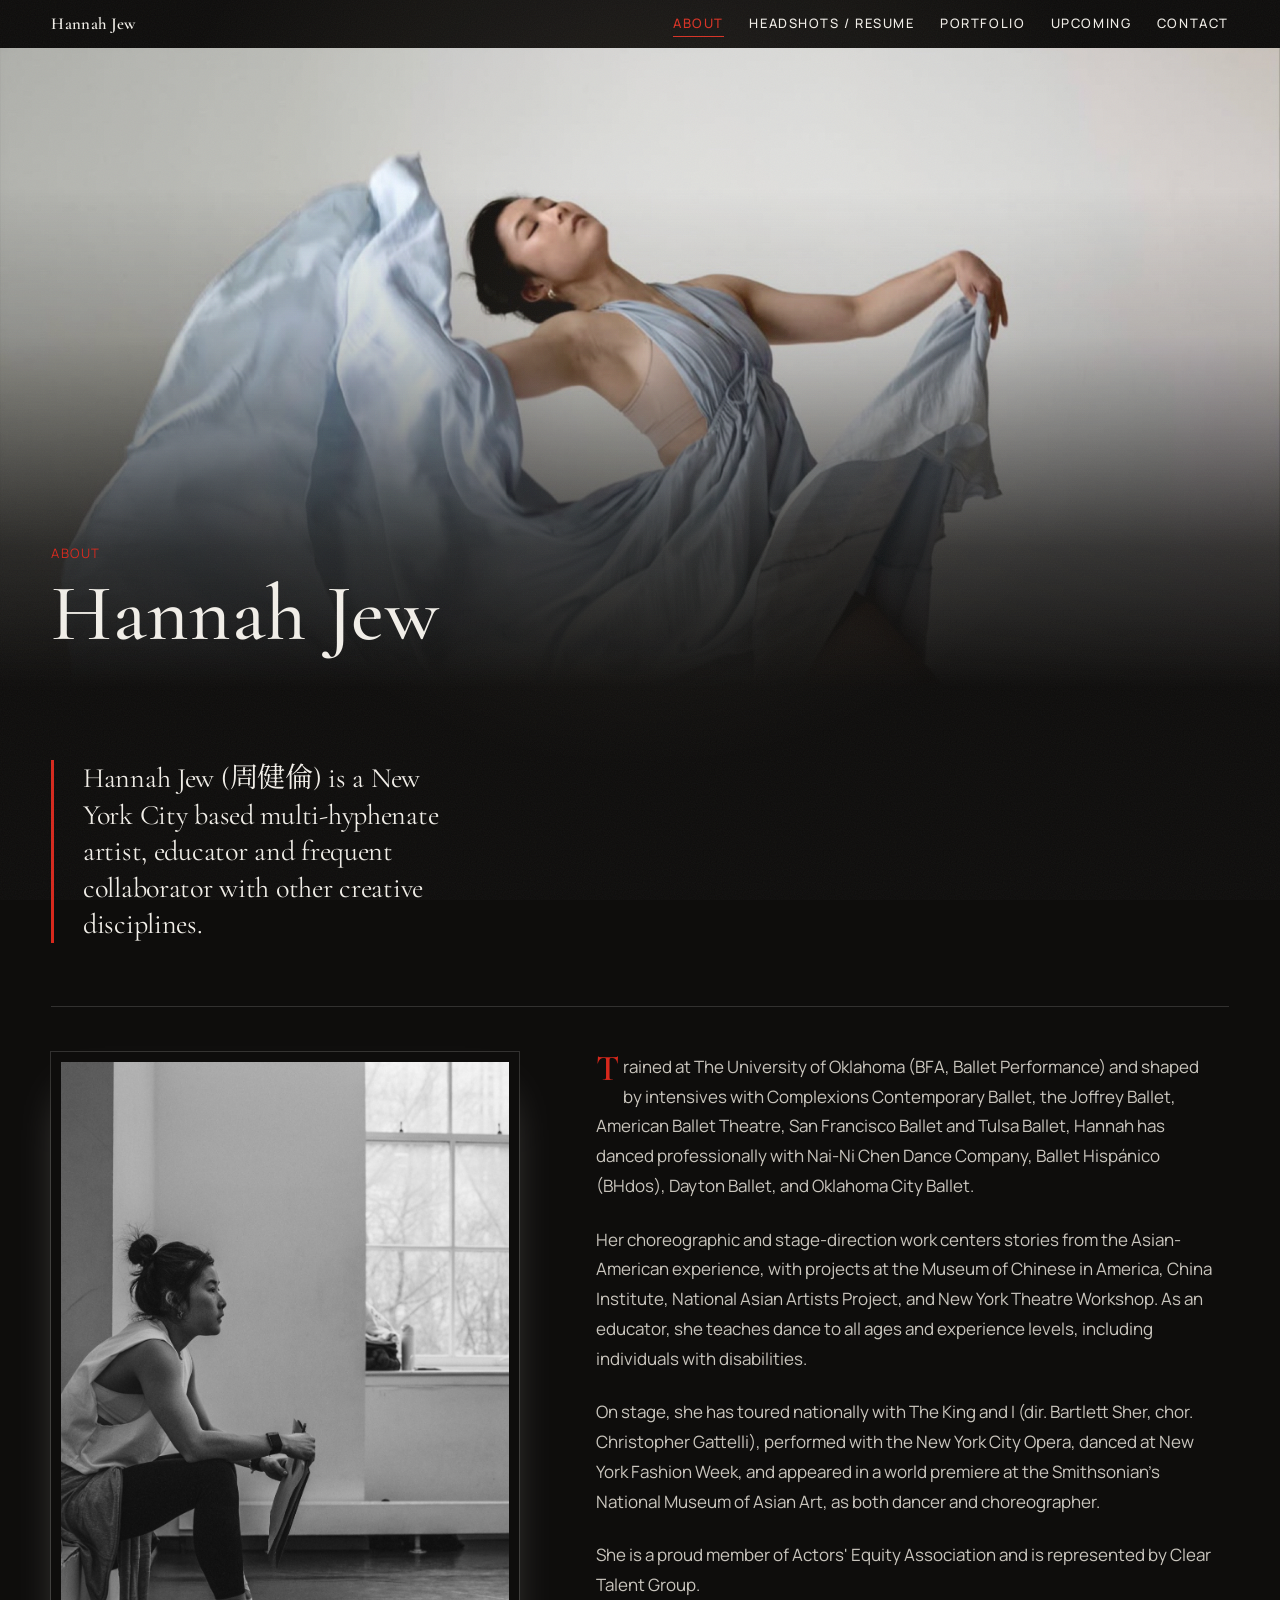
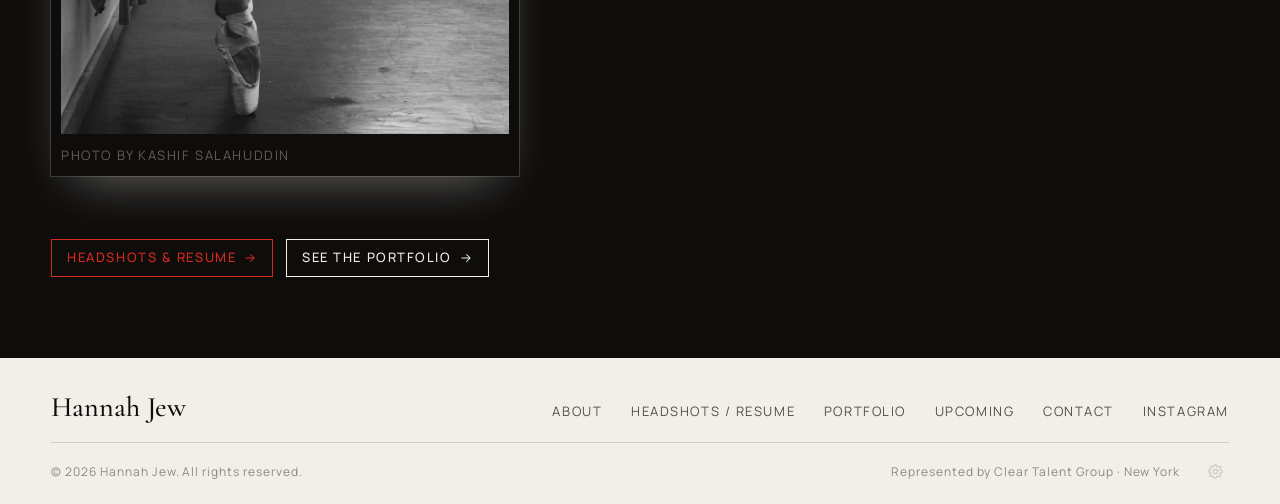
==== commit 56517bf6: "Tell the editor that saved changes take 1-2 minutes to appear GitHub Pages rebuilds after each save," ====
--- a/about.html
+++ b/about.html
@@ -8,7 +8,7 @@
   <link rel="preconnect" href="https://fonts.googleapis.com" />
   <link rel="preconnect" href="https://fonts.gstatic.com" crossorigin />
   <link href="https://fonts.googleapis.com/css2?family=Cormorant+Garamond:ital,wght@0,400;0,500;0,600;0,700;1,400;1,500;1,600&family=Manrope:wght@400;500;600;700&family=Noto+Serif+TC:wght@500;600;700&display=swap" rel="stylesheet" />
-  <link rel="stylesheet" href="assets/css/style.css?v=2026-08-30a" />
+  <link rel="stylesheet" href="assets/css/style.css?v=2026-08-30c" />
   <link rel="icon" href="favicon-32.png" type="image/png" sizes="32x32" />
   <link rel="icon" href="favicon-512.png" type="image/png" sizes="512x512" />
   <link rel="apple-touch-icon" href="apple-touch-icon.png" />
@@ -84,9 +84,9 @@
     </div>
   </footer>
 
-  <script src="assets/js/config.js?v=2026-08-30a"></script>
-  <script src="assets/js/main.js?v=2026-08-30a"></script>
-  <script src="assets/js/content.js?v=2026-08-30a"></script>
-  <script src="assets/js/studio.js?v=2026-08-30a"></script>
+  <script src="assets/js/config.js?v=2026-08-30c"></script>
+  <script src="assets/js/main.js?v=2026-08-30c"></script>
+  <script src="assets/js/content.js?v=2026-08-30c"></script>
+  <script src="assets/js/studio.js?v=2026-08-30c"></script>
 </body>
 </html>
--- a/assets/css/style.css
+++ b/assets/css/style.css
@@ -2103,6 +2103,14 @@
   .studio-bar__accent > span { display: none; }
   .studio-bar__actions { flex: 1 0 100%; justify-content: space-between; }
   .studio-bar .btn { padding: 0.5rem 0.85rem; font-size: 0.85rem; }
+  /* the save status is wordy, so let it stack rather than push the buttons off */
+  .studio-bar__state {
+    white-space: normal;
+    flex: 1 1 auto;
+    min-width: 0;
+    line-height: 1.35;
+    letter-spacing: 0.08em;
+  }
 }
 
 @media (max-width: 720px) {
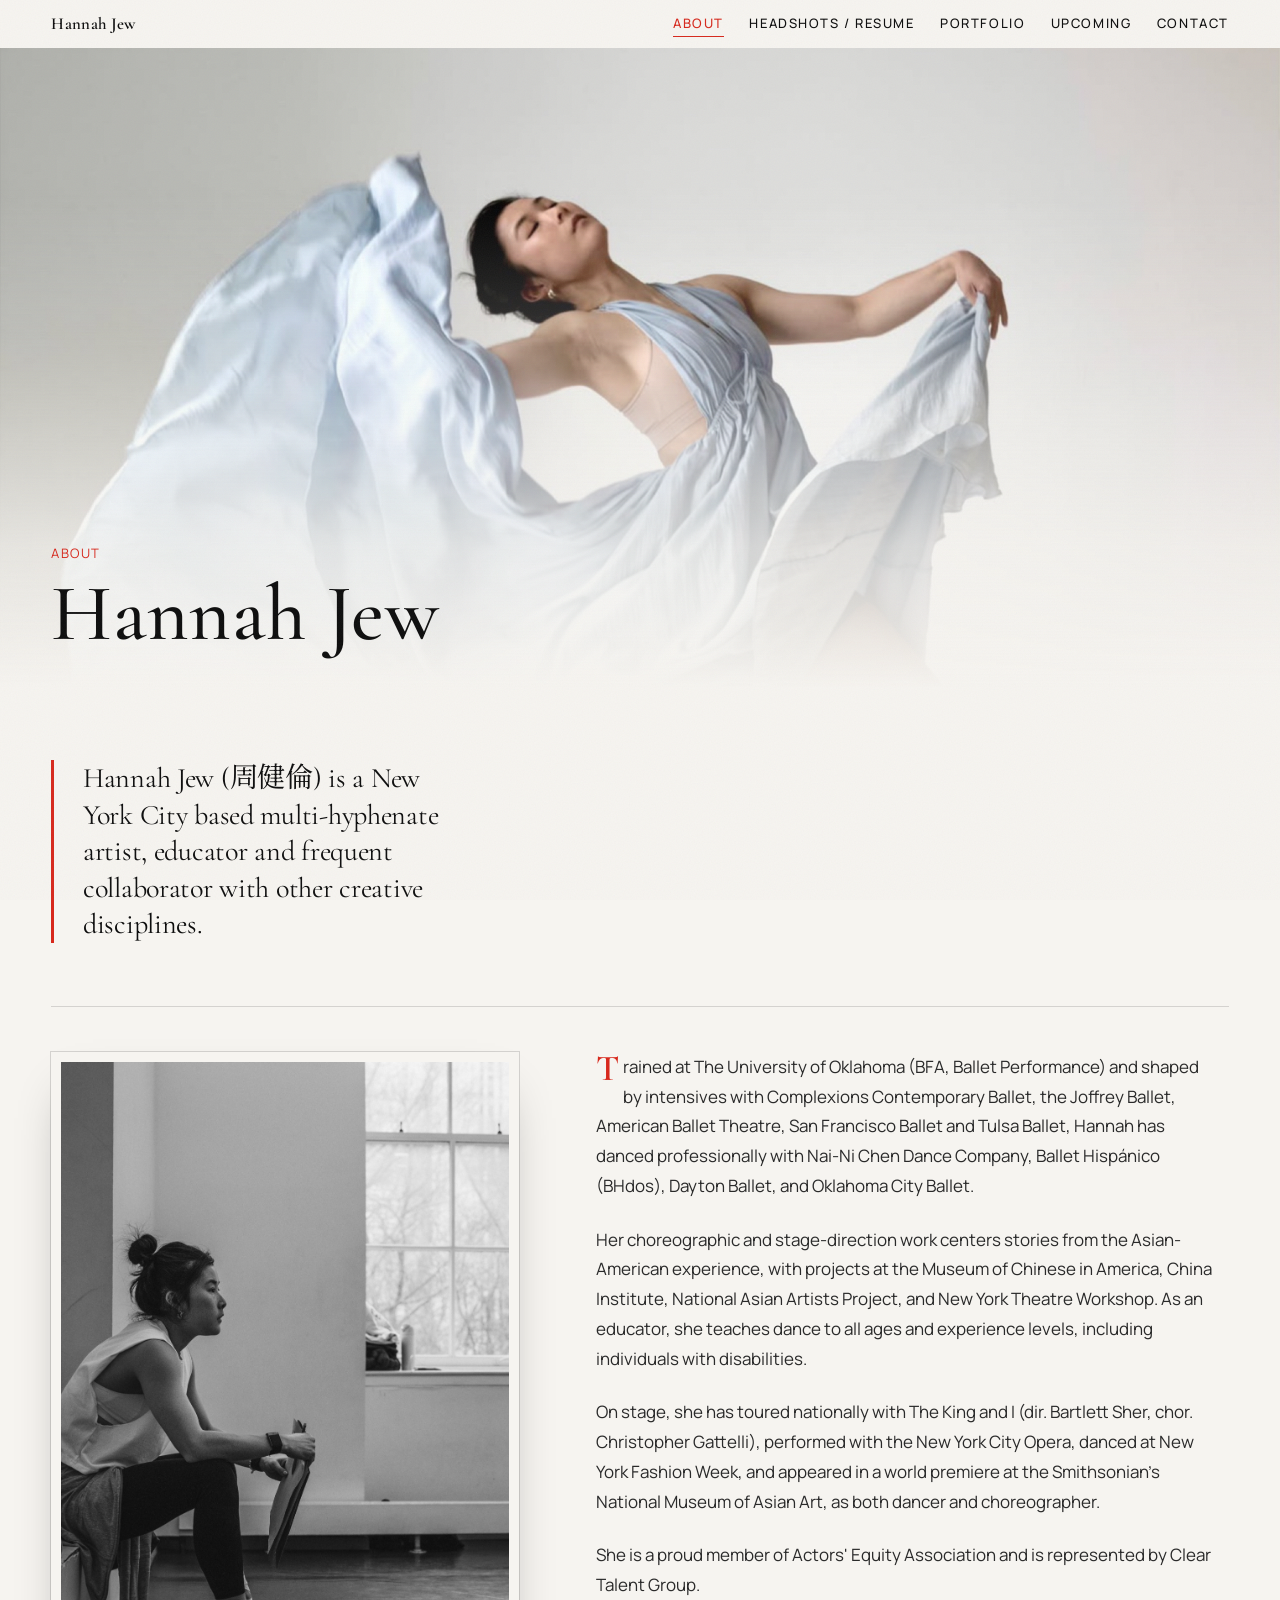
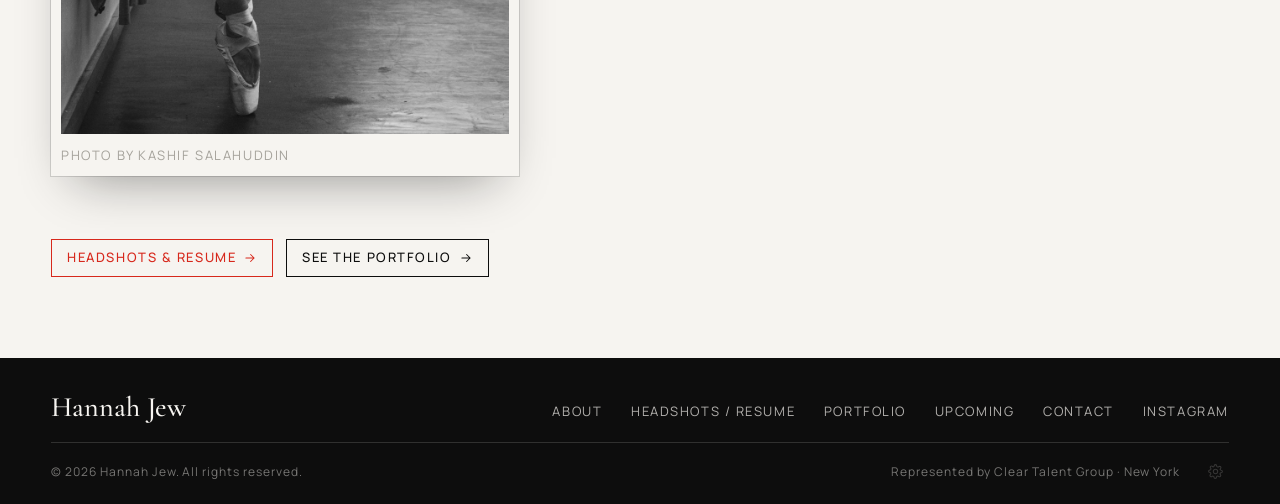
==== commit 2928bbcc: "Move item controls below photos, add text formatting and photo framing The reorder arrows sat on top" ====
--- a/about.html
+++ b/about.html
@@ -8,7 +8,7 @@
   <link rel="preconnect" href="https://fonts.googleapis.com" />
   <link rel="preconnect" href="https://fonts.gstatic.com" crossorigin />
   <link href="https://fonts.googleapis.com/css2?family=Cormorant+Garamond:ital,wght@0,400;0,500;0,600;0,700;1,400;1,500;1,600&family=Manrope:wght@400;500;600;700&family=Noto+Serif+TC:wght@500;600;700&display=swap" rel="stylesheet" />
-  <link rel="stylesheet" href="assets/css/style.css?v=2026-08-30c" />
+  <link rel="stylesheet" href="assets/css/style.css?v=2026-08-30f" />
   <link rel="icon" href="favicon-32.png" type="image/png" sizes="32x32" />
   <link rel="icon" href="favicon-512.png" type="image/png" sizes="512x512" />
   <link rel="apple-touch-icon" href="apple-touch-icon.png" />
@@ -84,9 +84,9 @@
     </div>
   </footer>
 
-  <script src="assets/js/config.js?v=2026-08-30c"></script>
-  <script src="assets/js/main.js?v=2026-08-30c"></script>
-  <script src="assets/js/content.js?v=2026-08-30c"></script>
-  <script src="assets/js/studio.js?v=2026-08-30c"></script>
+  <script src="assets/js/config.js?v=2026-08-30f"></script>
+  <script src="assets/js/main.js?v=2026-08-30f"></script>
+  <script src="assets/js/content.js?v=2026-08-30f"></script>
+  <script src="assets/js/studio.js?v=2026-08-30f"></script>
 </body>
 </html>
--- a/assets/css/style.css
+++ b/assets/css/style.css
@@ -1257,12 +1257,15 @@
   background: #000;
   z-index: 4;
 }
-.work-player iframe {
+.work-player iframe,
+.work-player video {
   width: 100%;
   height: 100%;
   border: 0;
   display: block;
 }
+/* Uploaded clips keep their own shape rather than being cropped to the tile. */
+.work-player video { object-fit: contain; background: #000; }
 .work-player__close {
   position: absolute;
   top: 0.4rem;
@@ -1788,7 +1791,54 @@
 }
 .studio-lock input:focus { outline: none; border-color: var(--red); }
 .studio-lock.is-wrong .studio-lock__card { animation: shake 0.45s ease; }
-.studio-lock__actions { display: flex; gap: 0.6rem; justify-content: center; }
+.studio-lock__actions { display: flex; gap: 0.6rem; justify-content: center; flex-wrap: wrap; }
+
+/* Studio's own prompt/confirm replacements. Chrome lets people permanently
+   silence native dialogs, which would strand the editor mid-task. */
+.studio-modal__card { width: min(460px, 100%); }
+.studio-modal__field { margin: 1.2rem 0 1.1rem; }
+.studio-modal__field input,
+.studio-modal__field textarea {
+  width: 100%;
+  padding: 0.7rem 0.85rem;
+  font-family: var(--sans);
+  font-size: 1rem;
+  color: var(--ink);
+  background: var(--paper);
+  border: 1px solid var(--line);
+  border-radius: 3px;
+  text-align: left;
+}
+.studio-modal__field textarea { resize: vertical; min-height: 6rem; line-height: 1.5; }
+.studio-modal__field input:focus,
+.studio-modal__field textarea:focus { outline: none; border-color: var(--red); }
+
+.studio-modal__choices {
+  display: grid;
+  gap: 0.55rem;
+  margin: 1.3rem 0 1.1rem;
+  text-align: left;
+}
+.studio-modal__choice {
+  display: grid;
+  gap: 0.2rem;
+  width: 100%;
+  padding: 0.85rem 1rem;
+  background: var(--paper);
+  border: 1px solid var(--line);
+  border-radius: 4px;
+  cursor: pointer;
+  text-align: left;
+  transition: border-color 0.25s var(--ease-out), background 0.25s var(--ease-out);
+}
+.studio-modal__choice:hover { border-color: var(--red); background: var(--paper-dim); }
+.studio-modal__choice-title {
+  font-family: var(--sans);
+  font-size: 0.9rem;
+  letter-spacing: 0.02em;
+  color: var(--ink);
+}
+.studio-modal__choice-help { font-size: 0.78rem; line-height: 1.5; color: var(--grey); }
 @keyframes shake {
   0%, 100% { transform: translateX(0); }
   25% { transform: translateX(-7px); }
@@ -1975,29 +2025,17 @@
 }
 
 /* move / remove controls that ride along with each item */
-.hj-item-tools {
-  position: absolute;
-  top: 0.4rem;
-  right: 0.4rem;
-  z-index: 6;
-  display: flex;
-  gap: 0.2rem;
-  opacity: 0;
-  transition: opacity 0.25s var(--ease-out);
-}
-/* About / Home paragraphs: sit under the copy, never on top of it */
+/* Item controls always sit in a row beneath the photo or paragraph, so they
+   never cover the picture or the words being typed. */
+.hj-item-tools,
 .hj-item-tools--row {
-  position: static;
-  top: auto;
-  right: auto;
   display: none;
-  margin: 0.5rem 0 0.15rem;
+  gap: 0.25rem;
+  margin: 0.55rem 0 0.15rem;
   opacity: 1;
 }
+body.hj-edit .hj-item-tools,
 body.hj-edit .hj-item-tools--row { display: flex; }
-[data-edit-item]:hover > .hj-item-tools,
-.hj-item-tools:focus-within,
-body.hj-edit .hj-item-tools { opacity: 1; }
 body.hj-edit .work { overflow: visible; }
 .hj-item-tools button {
   width: 36px;
@@ -2023,11 +2061,180 @@
   letter-spacing: -0.12em;
   cursor: grab;
 }
-body.hj-edit .work > .hj-item-tools { opacity: 1; }
 .hj-item-tools button:hover { background: var(--ink); color: var(--paper); }
 .hj-item-tools button[data-del]:hover { background: var(--red); color: #fff; }
 
 body.hj-edit [data-edit-choice]:hover { cursor: pointer; }
+
+/* ---------- big picture framing ---------- */
+.hj-tune-open {
+  position: absolute;
+  left: 0.6rem;
+  bottom: 0.6rem;
+  z-index: 7;
+  padding: 0.4rem 0.75rem;
+  border: 1px solid rgb(255 255 255 / 0.5);
+  border-radius: 999px;
+  background: rgb(0 0 0 / 0.55);
+  color: #fff;
+  font-family: var(--font-ui);
+  font-size: 0.66rem;
+  letter-spacing: 0.16em;
+  text-transform: uppercase;
+  cursor: pointer;
+  backdrop-filter: blur(4px);
+}
+.hj-tune-open:hover { background: var(--red); border-color: var(--red); }
+body:not(.hj-edit) .hj-tune-open { display: none; }
+
+.hj-tune {
+  position: fixed;
+  right: clamp(0.6rem, 3vw, 1.6rem);
+  bottom: 5.5rem;
+  z-index: 330;
+  width: min(310px, calc(100vw - 1.2rem));
+  padding: 0.9rem 1rem 0.8rem;
+  background: rgb(var(--paper-rgb) / 0.97);
+  border: 1px solid var(--line);
+  border-radius: 6px;
+  box-shadow: 0 14px 34px -18px rgb(0 0 0 / 0.5);
+  font-family: var(--font-ui);
+  animation: riseIn 0.35s var(--ease-out) both;
+}
+.hj-tune__head {
+  display: flex;
+  align-items: center;
+  justify-content: space-between;
+  gap: 0.6rem;
+  margin-bottom: 0.7rem;
+}
+.hj-tune__head strong {
+  font-family: var(--font-ui);
+  font-size: 0.68rem;
+  letter-spacing: 0.18em;
+  text-transform: uppercase;
+  color: var(--grey);
+  font-weight: 500;
+}
+.hj-tune__head .btn { padding: 0.3rem 0.8rem; font-size: 0.62rem; }
+.hj-tune__row {
+  display: grid;
+  grid-template-columns: 1fr auto;
+  align-items: center;
+  gap: 0.15rem 0.5rem;
+  margin-bottom: 0.5rem;
+}
+.hj-tune__label {
+  font-size: 0.72rem;
+  letter-spacing: 0.05em;
+  color: var(--ink);
+}
+.hj-tune__row output {
+  font-size: 0.68rem;
+  color: var(--grey);
+  font-variant-numeric: tabular-nums;
+}
+.hj-tune__row input[type="range"] {
+  grid-column: 1 / -1;
+  width: 100%;
+  accent-color: var(--red);
+  margin: 0;
+}
+.hj-tune__foot { margin-top: 0.6rem; text-align: right; }
+.hj-tune__foot button {
+  background: none;
+  border: 0;
+  padding: 0;
+  font-family: var(--font-ui);
+  font-size: 0.68rem;
+  letter-spacing: 0.08em;
+  color: var(--grey);
+  text-decoration: underline;
+  cursor: pointer;
+}
+.hj-tune__foot button:hover { color: var(--red); }
+@media (max-width: 560px) {
+  .hj-tune { left: 0.6rem; right: 0.6rem; width: auto; bottom: 7.5rem; }
+}
+
+/* ---------- text formatting bar ---------- */
+.hj-format {
+  position: fixed;
+  z-index: 320;
+  display: none;
+  align-items: center;
+  gap: 0.3rem;
+  padding: 0.3rem 0.4rem;
+  background: var(--paper);
+  border: 1px solid var(--line);
+  border-radius: 6px;
+  box-shadow: 0 10px 28px -14px rgb(0 0 0 / 0.45);
+  font-family: var(--font-ui);
+}
+.hj-format.is-on { display: flex; }
+.hj-format button,
+.hj-format select {
+  min-width: 30px;
+  height: 30px;
+  padding: 0 0.4rem;
+  display: grid;
+  place-items: center;
+  border: 1px solid transparent;
+  border-radius: 3px;
+  background: transparent;
+  color: var(--ink);
+  font-family: var(--font-ui);
+  font-size: 0.82rem;
+  line-height: 1;
+  cursor: pointer;
+}
+.hj-format button:hover,
+.hj-format select:hover { background: var(--paper-dim); }
+.hj-format button.is-on { background: var(--ink); color: var(--paper); }
+.hj-format select {
+  min-width: 92px;
+  padding: 0 0.4rem;
+  border-color: var(--line);
+  font-size: 0.72rem;
+  letter-spacing: 0.04em;
+}
+.hj-format__sep {
+  width: 1px;
+  height: 20px;
+  background: var(--line);
+  flex: 0 0 auto;
+}
+.hj-format__colors { display: flex; align-items: center; gap: 0.2rem; }
+.hj-format__color {
+  width: 18px;
+  min-width: 18px;
+  height: 18px;
+  padding: 0;
+  border-radius: 50%;
+  border: 1px solid rgb(0 0 0 / 0.18);
+  cursor: pointer;
+  overflow: hidden;
+  position: relative;
+}
+.hj-format__color:hover { transform: scale(1.15); }
+.hj-format__color--custom {
+  background: conic-gradient(#d7281c, #b8860b, #0f7b6c, #1e4fd8, #c2185b, #d7281c);
+  display: inline-block;
+}
+.hj-format__color--custom input {
+  position: absolute;
+  inset: -30%;
+  opacity: 0;
+  cursor: pointer;
+  border: 0;
+  padding: 0;
+}
+@media (max-width: 560px) {
+  .hj-format { gap: 0.2rem; padding: 0.25rem 0.3rem; max-width: calc(100vw - 1rem); flex-wrap: wrap; }
+  .hj-format button, .hj-format select { height: 34px; min-width: 34px; }
+  .hj-format select { min-width: 78px; }
+  .hj-format__color { width: 22px; min-width: 22px; height: 22px; }
+}
 
 .hj-add {
   display: inline-flex;
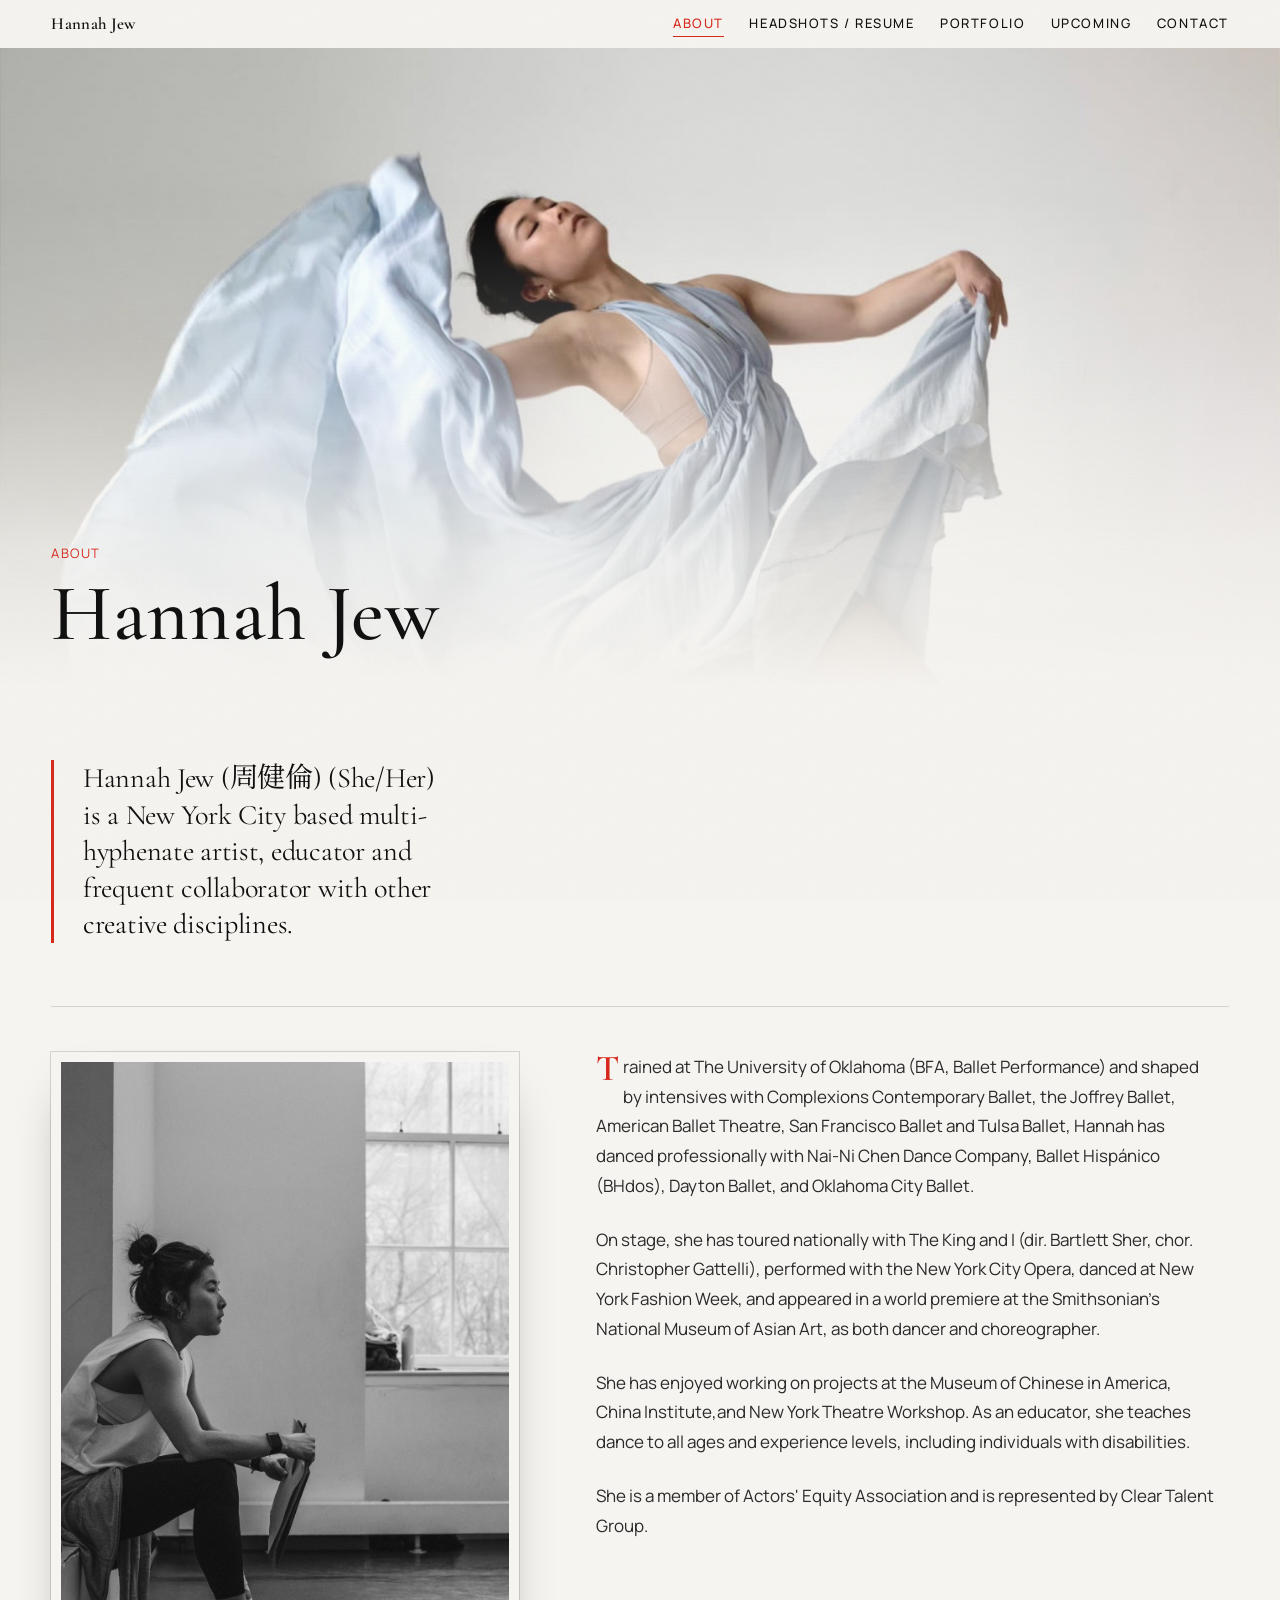
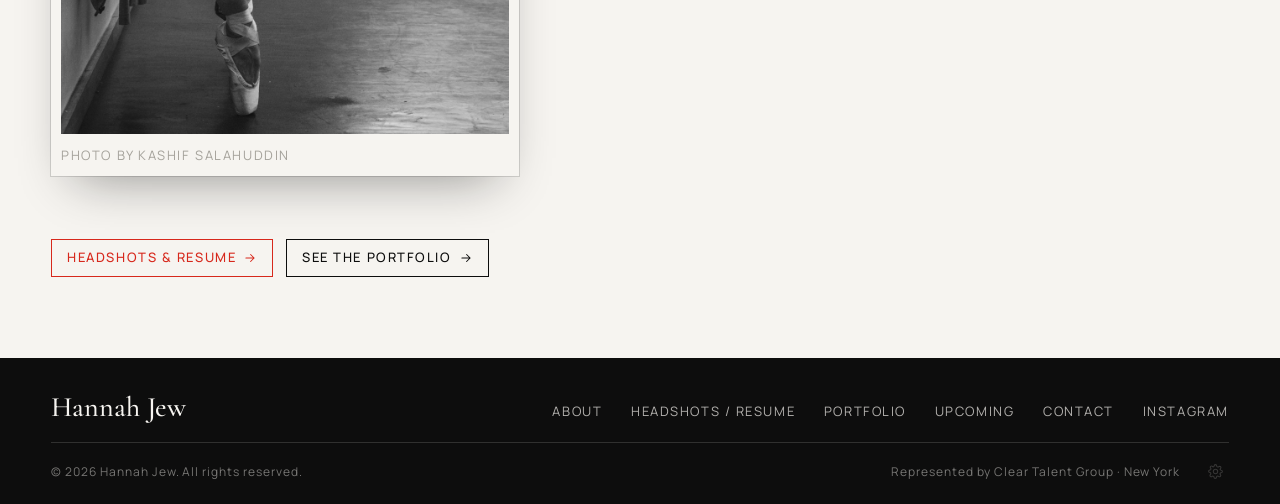
==== commit c7781d1f: "Put "Add paragraph" beside the words it adds to on About The About page sets Hannah's writing next t" ====
--- a/about.html
+++ b/about.html
@@ -8,7 +8,7 @@
   <link rel="preconnect" href="https://fonts.googleapis.com" />
   <link rel="preconnect" href="https://fonts.gstatic.com" crossorigin />
   <link href="https://fonts.googleapis.com/css2?family=Cormorant+Garamond:ital,wght@0,400;0,500;0,600;0,700;1,400;1,500;1,600&family=Manrope:wght@400;500;600;700&family=Noto+Serif+TC:wght@500;600;700&display=swap" rel="stylesheet" />
-  <link rel="stylesheet" href="assets/css/style.css?v=2026-08-30f" />
+  <link rel="stylesheet" href="assets/css/style.css?v=2026-09-01a" />
   <link rel="icon" href="favicon-32.png" type="image/png" sizes="32x32" />
   <link rel="icon" href="favicon-512.png" type="image/png" sizes="512x512" />
   <link rel="apple-touch-icon" href="apple-touch-icon.png" />
@@ -37,8 +37,8 @@
         <img data-about-cover src="assets/img/blue-dress-flow.jpg" alt="Hannah Jew mid-turn, a pale blue dress sweeping around her" fetchpriority="high" />
       </div>
       <div class="cover__head">
-        <p class="kicker">About</p>
-        <h1>Hannah Jew</h1>
+        <p class="kicker" data-page-text="about.kicker">About</p>
+        <h1 data-page-text="about.heading">Hannah Jew</h1>
         <p class="cover__credit" data-about-cover-credit></p>
       </div>
     </section>
@@ -60,8 +60,8 @@
       </div>
 
       <div class="about-cta will-reveal">
-        <a class="btn btn--red" href="headshots.html">Headshots &amp; resume <svg class="i" viewBox="0 0 24 24" width="14" height="14" aria-hidden="true" fill="none" stroke="currentColor" stroke-width="1.8" stroke-linecap="round" stroke-linejoin="round"><path d="M5 12h14M13 6l6 6-6 6"/></svg></a>
-        <a class="btn" href="portfolio.html">See the portfolio <svg class="i" viewBox="0 0 24 24" width="14" height="14" aria-hidden="true" fill="none" stroke="currentColor" stroke-width="1.8" stroke-linecap="round" stroke-linejoin="round"><path d="M5 12h14M13 6l6 6-6 6"/></svg></a>
+        <a class="btn btn--red" href="headshots.html"><span data-page-text="about.ctaHeadshots">Headshots &amp; resume</span> <svg class="i" viewBox="0 0 24 24" width="14" height="14" aria-hidden="true" fill="none" stroke="currentColor" stroke-width="1.8" stroke-linecap="round" stroke-linejoin="round"><path d="M5 12h14M13 6l6 6-6 6"/></svg></a>
+        <a class="btn" href="portfolio.html"><span data-page-text="about.ctaPortfolio">See the portfolio</span> <svg class="i" viewBox="0 0 24 24" width="14" height="14" aria-hidden="true" fill="none" stroke="currentColor" stroke-width="1.8" stroke-linecap="round" stroke-linejoin="round"><path d="M5 12h14M13 6l6 6-6 6"/></svg></a>
       </div>
     </div>
   </main>
@@ -80,13 +80,13 @@
     </div>
     <div class="footer__bottom">
       <span>© <span data-year>2026</span> Hannah Jew. All rights reserved.</span>
-      <span>Represented by Clear Talent Group · New York</span>
+      <span data-page-text="footer.note">Represented by Clear Talent Group · New York</span>
     </div>
   </footer>
 
-  <script src="assets/js/config.js?v=2026-08-30f"></script>
-  <script src="assets/js/main.js?v=2026-08-30f"></script>
-  <script src="assets/js/content.js?v=2026-08-30f"></script>
-  <script src="assets/js/studio.js?v=2026-08-30f"></script>
+  <script src="assets/js/config.js?v=2026-09-01a"></script>
+  <script src="assets/js/main.js?v=2026-09-01a"></script>
+  <script src="assets/js/content.js?v=2026-09-01a"></script>
+  <script src="assets/js/studio.js?v=2026-09-01a"></script>
 </body>
 </html>
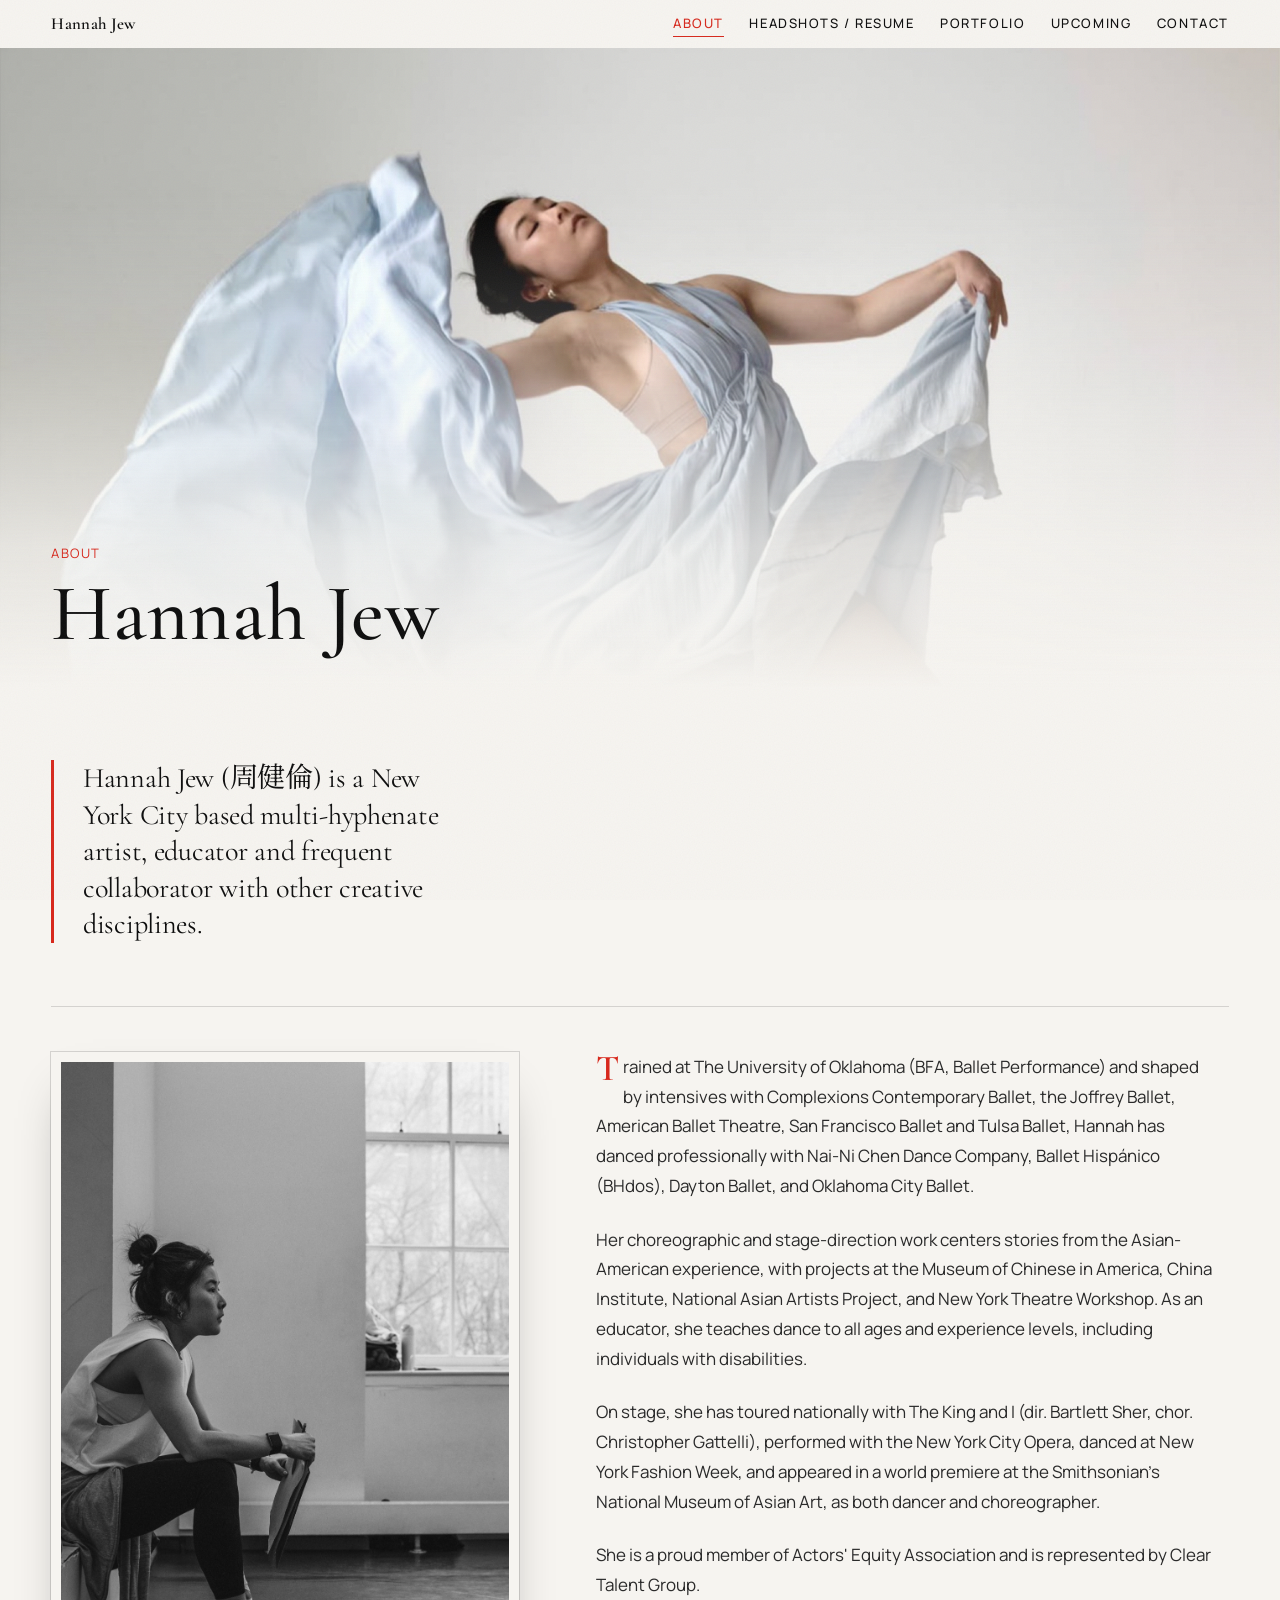
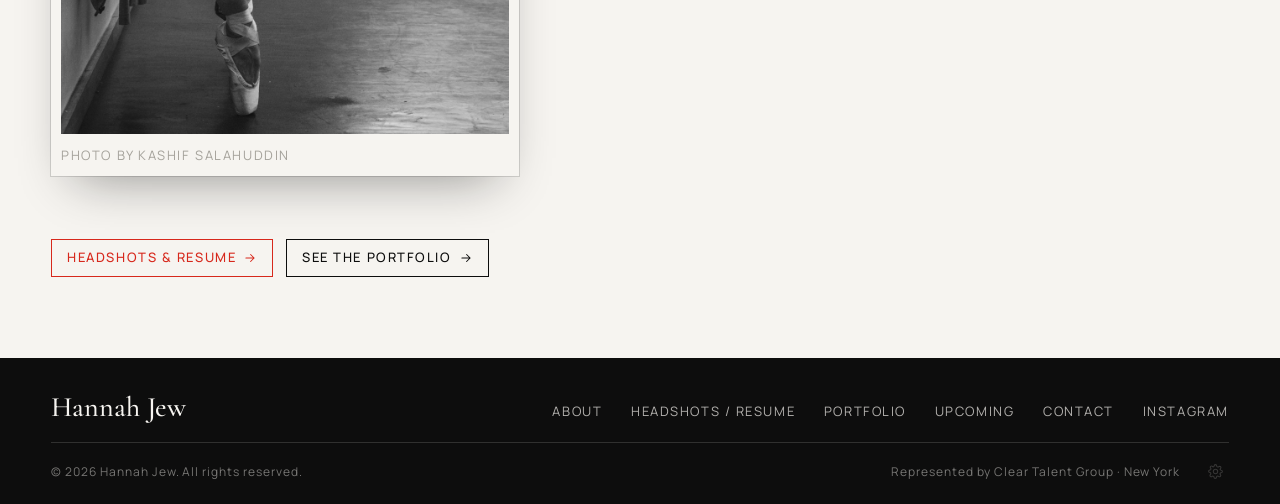
==== commit a5c015ec: "Save when she says so, not on every keystroke Each edit started a countdown that published a second " ====
--- a/about.html
+++ b/about.html
@@ -8,7 +8,7 @@
   <link rel="preconnect" href="https://fonts.googleapis.com" />
   <link rel="preconnect" href="https://fonts.gstatic.com" crossorigin />
   <link href="https://fonts.googleapis.com/css2?family=Cormorant+Garamond:ital,wght@0,400;0,500;0,600;0,700;1,400;1,500;1,600&family=Manrope:wght@400;500;600;700&family=Noto+Serif+TC:wght@500;600;700&display=swap" rel="stylesheet" />
-  <link rel="stylesheet" href="assets/css/style.css?v=2026-09-01a" />
+  <link rel="stylesheet" href="assets/css/style.css?v=2026-09-01b" />
   <link rel="icon" href="favicon-32.png" type="image/png" sizes="32x32" />
   <link rel="icon" href="favicon-512.png" type="image/png" sizes="512x512" />
   <link rel="apple-touch-icon" href="apple-touch-icon.png" />
@@ -84,9 +84,9 @@
     </div>
   </footer>
 
-  <script src="assets/js/config.js?v=2026-09-01a"></script>
-  <script src="assets/js/main.js?v=2026-09-01a"></script>
-  <script src="assets/js/content.js?v=2026-09-01a"></script>
-  <script src="assets/js/studio.js?v=2026-09-01a"></script>
+  <script src="assets/js/config.js?v=2026-09-01b"></script>
+  <script src="assets/js/main.js?v=2026-09-01b"></script>
+  <script src="assets/js/content.js?v=2026-09-01b"></script>
+  <script src="assets/js/studio.js?v=2026-09-01b"></script>
 </body>
 </html>
--- a/assets/css/style.css
+++ b/assets/css/style.css
@@ -1927,6 +1927,13 @@
   white-space: nowrap;
 }
 .studio-bar .btn { padding: 0.3rem 0.7rem; font-size: 0.6rem; border-radius: 3px; }
+/* Save goes quiet once there is nothing left to save, so the bar shows at a
+   glance whether her latest words have reached the live site. */
+.studio-bar .btn:disabled {
+  opacity: 0.4;
+  cursor: default;
+  pointer-events: none;
+}
 
 .studio-toast {
   position: fixed;
